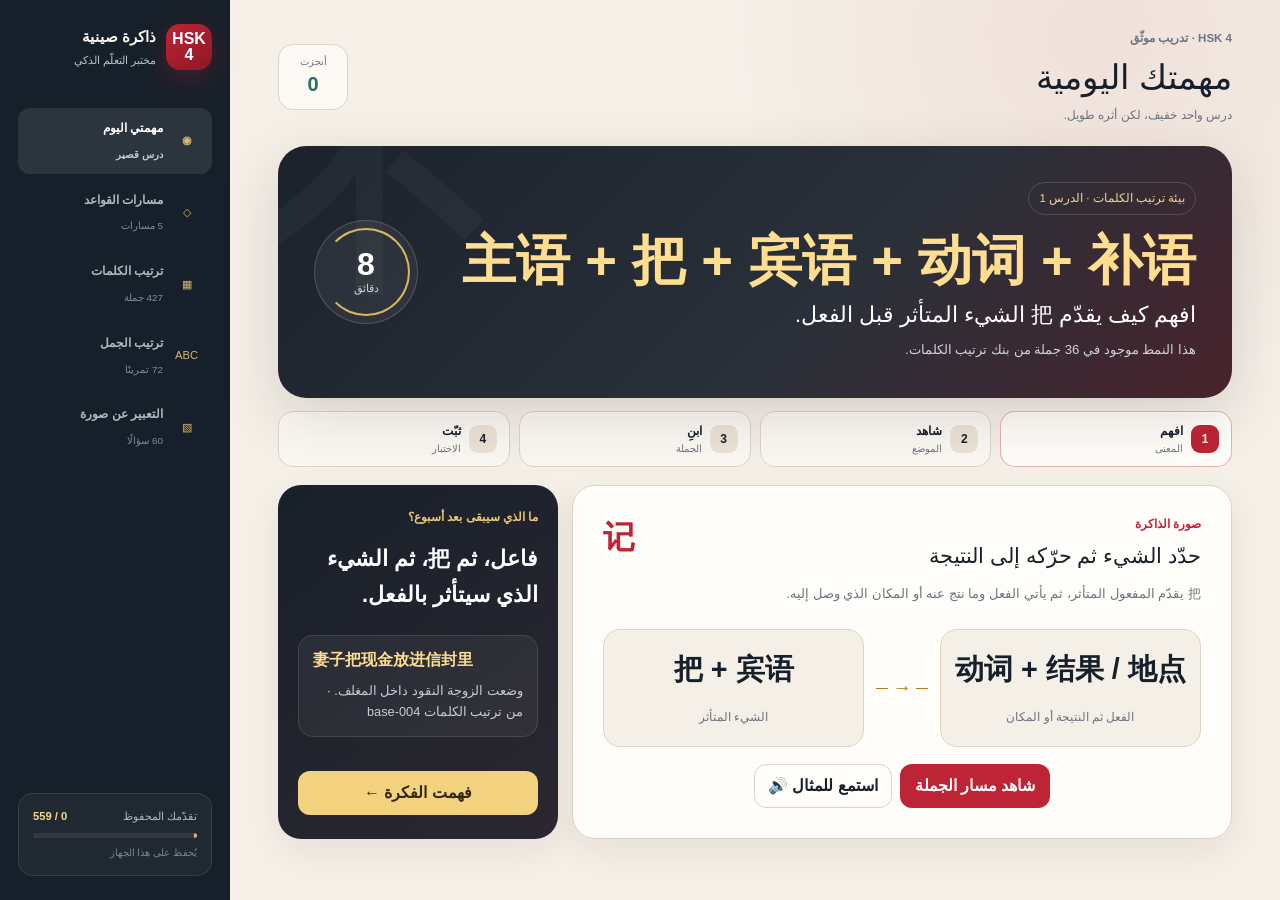
==== index.html @ 36156f34 "Separate word sentence and picture question environments" ====
<!DOCTYPE html><html lang="ar" dir="rtl"><head><meta charSet="utf-8"/><meta name="viewport" content="width=device-width, initial-scale=1"/><link rel="stylesheet" href="./index.tg0p3Hbw.css" data-rsc-css-href="./index.tg0p3Hbw.css" data-precedence="vite-rsc/importer-resources"/><link rel="modulepreload" fetchPriority="low" href="./index-DBEDA_Pe.js"/><script src="./rolldown-runtime-C60lm6uB.js" type="module" async=""></script><script src="./framework-BgSIrAUN.js" type="module" async=""></script><link rel="modulepreload" href="./layout-segment-context-DsnWBCA-.js" crossorigin=""/><link rel="modulepreload" href="./LearningLab-B5HD5udM.js" crossorigin=""/><script>Object.assign(((self[Symbol.for("vinext.navigationRuntime")]??={bootstrap:{routeManifest:null},functions:{}}).bootstrap.rsc??={rsc:[]}),{params:{},nav:{"pathname":"/","searchParams":[]}})</script><link rel="modulepreload" href="./index-DBEDA_Pe.js" />
</head><body><main class="app-shell"><aside class="side-rail"><div class="brand-lockup"><div class="brand-seal">HSK<br/>4</div><div><strong>ذاكرة صينية</strong><span>مختبر التعلّم الذكي</span></div></div><nav class="main-nav" aria-label="التنقل الرئيسي"><button class="nav-item active" type="button"><span>◉</span><b>مهمتي اليوم</b><small>درس قصير</small></button><button class="nav-item " type="button"><span>◇</span><b>مسارات القواعد</b><small>5 مسارات</small></button><button class="nav-item " type="button"><span>▦</span><b>ترتيب الكلمات</b><small>427 جملة</small></button><button class="nav-item " type="button"><span>ABC</span><b>ترتيب الجمل</b><small>72 تمرينًا</small></button><button class="nav-item " type="button"><span>▧</span><b>التعبير عن صورة</b><small>60 سؤالًا</small></button></nav><div class="side-progress"><div><span>تقدّمك المحفوظ</span><strong>0<!-- --> / <!-- -->559</strong></div><div class="side-meter"><i style="width:2%"></i></div><small>يُحفظ على هذا الجهاز</small></div></aside><section class="workspace"><header class="workspace-top"><div><p class="eyebrow">HSK 4 · تدريب موثّق</p><h1>مهمتك اليومية</h1><p>درس واحد خفيف، لكن أثره طويل.</p></div><div class="top-score"><span>أنجزت</span><strong>0</strong></div></header><section class="view-panel"><section class="lesson-hero"><div class="hero-copy"><div class="lesson-chip">بيئة ترتيب الكلمات · الدرس 1</div><p class="hero-zh" lang="zh-CN">主语 + 把 + 宾语 + 动词 + 补语</p><h2>افهم كيف يقدّم <span lang="zh-CN">把</span> الشيء المتأثر قبل الفعل.</h2><p>هذا النمط موجود في <!-- -->36<!-- --> جملة من بنك ترتيب الكلمات.</p></div><div class="mission-ring" aria-label="مدة المهمة ثماني دقائق"><strong>8</strong><span>دقائق</span></div></section><div class="stage-strip" role="tablist" aria-label="مراحل التعلم"><button class="stage active" type="button" role="tab" aria-selected="true"><span>1</span><strong>افهم</strong><small>المعنى</small></button><button class="stage " type="button" role="tab" aria-selected="false"><span>2</span><strong>شاهد</strong><small>الموضع</small></button><button class="stage " type="button" role="tab" aria-selected="false"><span>3</span><strong>ابنِ</strong><small>الجملة</small></button><button class="stage " type="button" role="tab" aria-selected="false"><span>4</span><strong>ثبّت</strong><small>الاختبار</small></button></div><section class="learning-grid lesson-stage-panel"><article class="concept-card"><div class="card-heading"><div><p class="eyebrow red">صورة الذاكرة</p><h2>حدّد الشيء ثم حرّكه إلى النتيجة</h2></div><span class="memory-mark">记</span></div><p class="concept-intro"><span lang="zh-CN">把</span> يقدّم المفعول المتأثر، ثم يأتي الفعل وما نتج عنه أو المكان الذي وصل إليه.</p><div class="meaning-bridge" data-playing="false"><div class="bridge-part first"><strong lang="zh-CN">把 + 宾语</strong><span>الشيء المتأثر</span></div><div class="bridge-link" aria-hidden="true"><i></i><b>→</b><i></i></div><div class="bridge-part second"><strong lang="zh-CN">动词 + 结果 / 地点</strong><span>الفعل ثم النتيجة أو المكان</span></div></div><div class="action-row"><button class="primary-action" type="button">شاهد مسار الجملة</button><button class="secondary-action" type="button">استمع للمثال 🔊</button></div></article><aside class="memory-side"><p class="eyebrow gold">ما الذي سيبقى بعد أسبوع؟</p><blockquote>فاعل، ثم <span lang="zh-CN">把</span>، ثم الشيء الذي سيتأثر بالفعل.</blockquote><div class="micro-example"><span lang="zh-CN">妻子把现金放进信封里</span><small>وضعت الزوجة النقود داخل المغلف. · من ترتيب الكلمات base-004</small></div><button class="quiet-action" type="button">فهمت الفكرة ←</button></aside></section></section><nav class="mobile-nav" aria-label="التنقل على الهاتف"><button type="button" class="active"><span>◉</span>مهمتي اليوم</button><button type="button" class=""><span>◇</span>مسارات القواعد</button><button type="button" class=""><span>▦</span>ترتيب الكلمات</button><button type="button" class=""><span>ABC</span>ترتيب الجمل</button><button type="button" class=""><span>▧</span>التعبير عن صورة</button></nav></section></main><!--$--><!--/$--><div hidden=""><!--$--><div hidden=""><title>ذاكرة صينية · مختبر HSK4</title><meta name="description" content="تعلّم قواعد HSK4 بمهام قصيرة، حركة تعليمية، واسترجاع نشط."><meta property="og:title" content="ذاكرة صينية · مختبر HSK4"><meta property="og:description" content="تعلّم قواعد HSK4 بمهام قصيرة، حركة تعليمية، واسترجاع نشط."><meta property="og:type" content="website"><meta property="og:locale" content="ar_AR"><meta property="og:image" content="http://localhost:3000/og.png"><meta property="og:image:width" content="1536"><meta property="og:image:height" content="1024"><meta property="og:image:alt" content="ذاكرة صينية — مختبر HSK4"><meta name="twitter:card" content="summary_large_image"><meta name="twitter:title" content="ذاكرة صينية · مختبر HSK4"><meta name="twitter:description" content="تعلّم قواعد HSK4 بمهام قصيرة، حركة تعليمية، واسترجاع نشط."><meta name="twitter:image" content="http://localhost:3000/og.png"></div><!--/$--></div><script type="module" src="./index-DBEDA_Pe.js" id="_R_" async=""></script><script>((self[Symbol.for("vinext.navigationRuntime")]??={bootstrap:{routeManifest:null},functions:{}}).bootstrap.rsc??={rsc:[]}).rsc.push("4:I[\"8c0f216c4604\",[],\"Children\",1]\n")</script><script>((self[Symbol.for("vinext.navigationRuntime")]??={bootstrap:{routeManifest:null},functions:{}}).bootstrap.rsc??={rsc:[]}).rsc.push("5:I[\"593f344dc510\",[],\"GlobalErrorBoundary\",1]\n")</script><script>((self[Symbol.for("vinext.navigationRuntime")]??={bootstrap:{routeManifest:null},functions:{}}).bootstrap.rsc??={rsc:[]}).rsc.push("6:I[\"0b874ad30386\",[],\"default\",1]\n")</script><script>((self[Symbol.for("vinext.navigationRuntime")]??={bootstrap:{routeManifest:null},functions:{}}).bootstrap.rsc??={rsc:[]}).rsc.push("7:I[\"593f344dc510\",[],\"ErrorBoundary\",1]\n")</script><script>((self[Symbol.for("vinext.navigationRuntime")]??={bootstrap:{routeManifest:null},functions:{}}).bootstrap.rsc??={rsc:[]}).rsc.push("8:I[\"15c18cfaeeff\",[],\"LayoutSegmentProvider\",1]\n")</script><script>((self[Symbol.for("vinext.navigationRuntime")]??={bootstrap:{routeManifest:null},functions:{}}).bootstrap.rsc??={rsc:[]}).rsc.push("9:I[\"8c0f216c4604\",[],\"Slot\",1]\n")</script><script>((self[Symbol.for("vinext.navigationRuntime")]??={bootstrap:{routeManifest:null},functions:{}}).bootstrap.rsc??={rsc:[]}).rsc.push("a:I[\"9276801271d6\",[],\"AppRouterScrollTarget\",1]\n")</script><script>((self[Symbol.for("vinext.navigationRuntime")]??={bootstrap:{routeManifest:null},functions:{}}).bootstrap.rsc??={rsc:[]}).rsc.push("b:I[\"593f344dc510\",[],\"RedirectBoundary\",1]\n")</script><script>((self[Symbol.for("vinext.navigationRuntime")]??={bootstrap:{routeManifest:null},functions:{}}).bootstrap.rsc??={rsc:[]}).rsc.push("c:\"$Sreact.suspense\"\n")</script><script>((self[Symbol.for("vinext.navigationRuntime")]??={bootstrap:{routeManifest:null},functions:{}}).bootstrap.rsc??={rsc:[]}).rsc.push(":HL[\"./index.tg0p3Hbw.css\",\"style\"     ]\n")</script><script>((self[Symbol.for("vinext.navigationRuntime")]??={bootstrap:{routeManifest:null},functions:{}}).bootstrap.rsc??={rsc:[]}).rsc.push("0:{\"__route\":\"route:/\",\"__interceptionContext\":null,\"__layoutIds\":[\"layout:/\"],\"__rootLayout\":\"/\",\"__sourcePage\":\"/page\",\"__vinext_streaming_metadata_body:route:/\":\"$L1\",\"__vinext_streaming_metadata_outlet:route:/\":\"$L2\",\"page:/\":\"$L3\",\"layout:/\":[[[[\"$\",\"link\",\"css:/_next/static/css/index.tg0p3Hbw.css\",{\"rel\":\"stylesheet\",\"precedence\":\"vite-rsc/importer-resources\",\"href\":\"./index.tg0p3Hbw.css\",\"data-rsc-css-href\":\"./index.tg0p3Hbw.css\"}],\"$undefined\"],[\"$\",\"html\",null,{\"lang\":\"ar\",\"dir\":\"rtl\",\"children\":[\"$\",\"body\",null,{\"children\":[\"$\",\"$L4\",null,{}]}]}]],null],\"route:/\":[[[\"$\",\"meta\",null,{\"charSet\":\"utf-8\"}],null,[[\"$\",\"meta\",\"0\",{\"name\":\"viewport\",\"content\":\"width=device-width, initial-scale=1\"}]]],[\"$\",\"$L5\",null,{\"fallback\":\"$6\",\"children\":[\"$\",\"$L7\",null,{\"fallback\":\"$6\",\"children\":[\"$\",\"$L8\",null,{\"providerId\":\"layout:/\",\"segmentMap\":{\"children\":[]},\"children\":[\"$\",\"$L9\",null,{\"id\":\"layout:/\",\"parallelSlots\":\"$undefined\",\"children\":[\"$\",\"$La\",null,{\"children\":[\"$\",\"$Lb\",null,{\"children\":[[\"$\",\"$L8\",null,{\"providerId\":\"page:/\",\"segmentMap\":{\"children\":[\"__PAGE__\"]},\"children\":[\"$\",\"$L9\",null,{\"id\":\"page:/\"}]}],[\"$\",\"$c\",null,{\"fallback\":null,\"children\":[\"$\",\"$L9\",null,{\"id\":\"__vinext_streaming_metadata_outlet:route:/\"}]}]]}]}]}]}]}]}],null,[\"$\",\"div\",null,{\"hidden\":true,\"children\":[\"$\",\"$c\",null,{\"fallback\":null,\"children\":[\"$\",\"$L9\",null,{\"id\":\"__vinext_streaming_metadata_body:route:/\"}]}]}]],\"__layoutFlags\":{\"layout:/\":\"s\"},\"__artifactCompatibility\":{\"schemaVersion\":1,\"graphVersion\":\"app-route-graph:1177fd80f83fa7b0\",\"deploymentVersion\":\"6fff9215-eded-4221-a810-8855103182e0\",\"appElementsSchemaVersion\":1,\"rscPayloadSchemaVersion\":1,\"rootBoundaryId\":\"/\",\"renderEpoch\":null},\"__renderObservation\":{\"schemaVersion\":1,\"output\":{\"kind\":\"app-rsc\",\"mountedSlotsFingerprint\":null,\"renderEpoch\":null,\"rootBoundaryId\":\"/\",\"routeId\":\"route:/\"},\"completeness\":\"partial\",\"boundaryOutcome\":{\"kind\":\"unknown\"},\"requestApis\":[{\"kind\":\"connection\",\"status\":\"unknown\"},{\"kind\":\"cookies\",\"status\":\"unknown\"},{\"kind\":\"draftMode\",\"status\":\"unknown\"},{\"kind\":\"headers\",\"status\":\"observed\"},{\"kind\":\"params\",\"status\":\"unknown\"},{\"kind\":\"searchParams\",\"status\":\"unknown\"}],\"dynamicFetches\":[],\"cacheTags\":[\"/\",\"_N_T_/\",\"_N_T_/index\",\"_N_T_/layout\",\"_N_T_/page\"],\"pathTags\":[\"/\"],\"cacheability\":\"unknown\",\"downgrade\":{\"target\":\"freshRender\",\"reasons\":[{\"code\":\"CP_DOWNGRADE_CACHEABILITY_UNKNOWN\",\"target\":\"freshRender\"},{\"code\":\"CP_DOWNGRADE_INCOMPLETE_OBSERVATION\",\"completeness\":\"partial\",\"target\":\"freshRender\"},{\"code\":\"CP_DOWNGRADE_UNKNOWN_REQUEST_API\",\"requestApi\":\"connection\",\"target\":\"freshRender\"},{\"code\":\"CP_DOWNGRADE_UNKNOWN_REQUEST_API\",\"requestApi\":\"cookies\",\"target\":\"freshRender\"},{\"code\":\"CP_DOWNGRADE_UNKNOWN_REQUEST_API\",\"requestApi\":\"draftMode\",\"target\":\"freshRender\"},{\"code\":\"CP_DOWNGRADE_PRIVATE_REQUEST_API\",\"requestApi\":\"headers\",\"target\":\"private\"},{\"code\":\"CP_DOWNGRADE_UNKNOWN_REQUEST_API\",\"requestApi\":\"params\",\"target\":\"freshRender\"},{\"code\":\"CP_DOWNGRADE_UNKNOWN_REQUEST_API\",\"requestApi\":\"searchParams\",\"target\":\"freshRender\"}],\"fallback\":{\"kind\":\"breakerFallback\",\"code\":\"CP_PRIVATE_DYNAMIC_DOWNGRADE\",\"mode\":\"renderFresh\",\"scope\":\"affectedOutput\",\"fields\":{\"reasonCodes\":[\"CP_DOWNGRADE_CACHEABILITY_UNKNOWN\",\"CP_DOWNGRADE_INCOMPLETE_OBSERVATION\",\"CP_DOWNGRADE_UNKNOWN_REQUEST_API\",\"CP_DOWNGRADE_UNKNOWN_REQUEST_API\",\"CP_DOWNGRADE_UNKNOWN_REQUEST_API\",\"CP_DOWNGRADE_PRIVATE_REQUEST_API\",\"CP_DOWNGRADE_UNKNOWN_REQUEST_API\",\"CP_DOWNGRADE_UNKNOWN_REQUEST_API\"],\"target\":\"freshRender\"}},\"isPublicCacheCandidate\":false}}}\n")</script><script>((self[Symbol.for("vinext.navigationRuntime")]??={bootstrap:{routeManifest:null},functions:{}}).bootstrap.rsc??={rsc:[]}).rsc.push("1:[\"$\",\"div\",null,{\"hidden\":true,\"dangerouslySetInnerHTML\":{\"__html\":\"\u003ctitle\u003eذاكرة صينية · مختبر HSK4\u003c/title\u003e\u003cmeta name=\\\"description\\\" content=\\\"تعلّم قواعد HSK4 بمهام قصيرة، حركة تعليمية، واسترجاع نشط.\\\"\u003e\u003cmeta property=\\\"og:title\\\" content=\\\"ذاكرة صينية · مختبر HSK4\\\"\u003e\u003cmeta property=\\\"og:description\\\" content=\\\"تعلّم قواعد HSK4 بمهام قصيرة، حركة تعليمية، واسترجاع نشط.\\\"\u003e\u003cmeta property=\\\"og:type\\\" content=\\\"website\\\"\u003e\u003cmeta property=\\\"og:locale\\\" content=\\\"ar_AR\\\"\u003e\u003cmeta property=\\\"og:image\\\" content=\\\"http://localhost:3000/og.png\\\"\u003e\u003cmeta property=\\\"og:image:width\\\" content=\\\"1536\\\"\u003e\u003cmeta property=\\\"og:image:height\\\" content=\\\"1024\\\"\u003e\u003cmeta property=\\\"og:image:alt\\\" content=\\\"ذاكرة صينية — مختبر HSK4\\\"\u003e\u003cmeta name=\\\"twitter:card\\\" content=\\\"summary_large_image\\\"\u003e\u003cmeta name=\\\"twitter:title\\\" content=\\\"ذاكرة صينية · مختبر HSK4\\\"\u003e\u003cmeta name=\\\"twitter:description\\\" content=\\\"تعلّم قواعد HSK4 بمهام قصيرة، حركة تعليمية، واسترجاع نشط.\\\"\u003e\u003cmeta name=\\\"twitter:image\\\" content=\\\"http://localhost:3000/og.png\\\"\u003e\"}}]\n")</script><script>((self[Symbol.for("vinext.navigationRuntime")]??={bootstrap:{routeManifest:null},functions:{}}).bootstrap.rsc??={rsc:[]}).rsc.push("2:null\n")</script><script>((self[Symbol.for("vinext.navigationRuntime")]??={bootstrap:{routeManifest:null},functions:{}}).bootstrap.rsc??={rsc:[]}).rsc.push("d:I[\"2ab3307361ae\",[],\"default\",1]\n")</script><script>((self[Symbol.for("vinext.navigationRuntime")]??={bootstrap:{routeManifest:null},functions:{}}).bootstrap.rsc??={rsc:[]}).rsc.push("3:[\"$\",\"$Ld\",null,{}]\n")</script><script>Object.assign(((self[Symbol.for("vinext.navigationRuntime")]??={bootstrap:{routeManifest:null},functions:{}}).bootstrap.rsc??={rsc:[]}),{"initialCacheKind":"dynamic"});((self[Symbol.for("vinext.navigationRuntime")]??={bootstrap:{routeManifest:null},functions:{}}).bootstrap.rsc??={rsc:[]}).done=true</script></body></html>
---- index.tg0p3Hbw.css ----
/*! tailwindcss v4.2.1 | MIT License | https://tailwindcss.com */
@layer properties{@supports (((-webkit-hyphens:none)) and (not (margin-trim:inline))) or ((-moz-orient:inline) and (not (color:rgb(from red r g b)))){*,:before,:after{--tw-rotate-x:initial;--tw-rotate-y:initial;--tw-rotate-z:initial;--tw-skew-x:initial;--tw-skew-y:initial;--tw-border-style:solid;--tw-ordinal:initial;--tw-slashed-zero:initial;--tw-numeric-figure:initial;--tw-numeric-spacing:initial;--tw-numeric-fraction:initial;--tw-shadow:0 0 #0000;--tw-shadow-color:initial;--tw-shadow-alpha:100%;--tw-inset-shadow:0 0 #0000;--tw-inset-shadow-color:initial;--tw-inset-shadow-alpha:100%;--tw-ring-color:initial;--tw-ring-shadow:0 0 #0000;--tw-inset-ring-color:initial;--tw-inset-ring-shadow:0 0 #0000;--tw-ring-inset:initial;--tw-ring-offset-width:0px;--tw-ring-offset-color:#fff;--tw-ring-offset-shadow:0 0 #0000;--tw-blur:initial;--tw-brightness:initial;--tw-contrast:initial;--tw-grayscale:initial;--tw-hue-rotate:initial;--tw-invert:initial;--tw-opacity:initial;--tw-saturate:initial;--tw-sepia:initial;--tw-drop-shadow:initial;--tw-drop-shadow-color:initial;--tw-drop-shadow-alpha:100%;--tw-drop-shadow-size:initial}::backdrop{--tw-rotate-x:initial;--tw-rotate-y:initial;--tw-rotate-z:initial;--tw-skew-x:initial;--tw-skew-y:initial;--tw-border-style:solid;--tw-ordinal:initial;--tw-slashed-zero:initial;--tw-numeric-figure:initial;--tw-numeric-spacing:initial;--tw-numeric-fraction:initial;--tw-shadow:0 0 #0000;--tw-shadow-color:initial;--tw-shadow-alpha:100%;--tw-inset-shadow:0 0 #0000;--tw-inset-shadow-color:initial;--tw-inset-shadow-alpha:100%;--tw-ring-color:initial;--tw-ring-shadow:0 0 #0000;--tw-inset-ring-color:initial;--tw-inset-ring-shadow:0 0 #0000;--tw-ring-inset:initial;--tw-ring-offset-width:0px;--tw-ring-offset-color:#fff;--tw-ring-offset-shadow:0 0 #0000;--tw-blur:initial;--tw-brightness:initial;--tw-contrast:initial;--tw-grayscale:initial;--tw-hue-rotate:initial;--tw-invert:initial;--tw-opacity:initial;--tw-saturate:initial;--tw-sepia:initial;--tw-drop-shadow:initial;--tw-drop-shadow-color:initial;--tw-drop-shadow-alpha:100%;--tw-drop-shadow-size:initial}}}@layer theme{:root,:host{--font-sans:ui-sans-serif, system-ui, sans-serif, "Apple Color Emoji", "Segoe UI Emoji", "Segoe UI Symbol", "Noto Color Emoji";--font-mono:ui-monospace, SFMono-Regular, Menlo, Monaco, Consolas, "Liberation Mono", "Courier New", monospace;--spacing:.25rem;--default-transition-duration:.15s;--default-transition-timing-function:cubic-bezier(.4, 0, .2, 1);--default-font-family:var(--font-sans);--default-mono-font-family:var(--font-mono)}}@layer base{*,:after,:before{box-sizing:border-box;border:0 solid;margin:0;padding:0}::backdrop{box-sizing:border-box;border:0 solid;margin:0;padding:0}::file-selector-button{box-sizing:border-box;border:0 solid;margin:0;padding:0}html,:host{-webkit-text-size-adjust:100%;tab-size:4;line-height:1.5;font-family:var(--default-font-family,ui-sans-serif, system-ui, sans-serif, "Apple Color Emoji", "Segoe UI Emoji", "Segoe UI Symbol", "Noto Color Emoji");font-feature-settings:var(--default-font-feature-settings,normal);font-variation-settings:var(--default-font-variation-settings,normal);-webkit-tap-highlight-color:transparent}hr{height:0;color:inherit;border-top-width:1px}abbr:where([title]){-webkit-text-decoration:underline dotted;text-decoration:underline dotted}h1,h2,h3,h4,h5,h6{font-size:inherit;font-weight:inherit}a{color:inherit;-webkit-text-decoration:inherit;-webkit-text-decoration:inherit;-webkit-text-decoration:inherit;-webkit-text-decoration:inherit;text-decoration:inherit}b,strong{font-weight:bolder}code,kbd,samp,pre{font-family:var(--default-mono-font-family,ui-monospace, SFMono-Regular, Menlo, Monaco, Consolas, "Liberation Mono", "Courier New", monospace);font-feature-settings:var(--default-mono-font-feature-settings,normal);font-variation-settings:var(--default-mono-font-variation-settings,normal);font-size:1em}small{font-size:80%}sub,sup{vertical-align:baseline;font-size:75%;line-height:0;position:relative}sub{bottom:-.25em}sup{top:-.5em}table{text-indent:0;border-color:inherit;border-collapse:collapse}:-moz-focusring{outline:auto}progress{vertical-align:baseline}summary{display:list-item}ol,ul,menu{list-style:none}img,svg,video,canvas,audio,iframe,embed,object{vertical-align:middle;display:block}img,video{max-width:100%;height:auto}button,input,select,optgroup,textarea{font:inherit;font-feature-settings:inherit;font-variation-settings:inherit;letter-spacing:inherit;color:inherit;opacity:1;background-color:#0000;border-radius:0}::file-selector-button{font:inherit;font-feature-settings:inherit;font-variation-settings:inherit;letter-spacing:inherit;color:inherit;opacity:1;background-color:#0000;border-radius:0}:where(select:is([multiple],[size])) optgroup{font-weight:bolder}:where(select:is([multiple],[size])) optgroup option{padding-inline-start:20px}::file-selector-button{margin-inline-end:4px}::placeholder{opacity:1}@supports (not ((-webkit-appearance:-apple-pay-button))) or (contain-intrinsic-size:1px){::placeholder{color:currentColor}@supports (color:color-mix(in lab, red, red)){::placeholder{color:color-mix(in oklab, currentcolor 50%, transparent)}}}textarea{resize:vertical}::-webkit-search-decoration{-webkit-appearance:none}::-webkit-date-and-time-value{min-height:1lh;text-align:inherit}::-webkit-datetime-edit{display:inline-flex}::-webkit-datetime-edit-fields-wrapper{padding:0}::-webkit-datetime-edit{padding-block:0}::-webkit-datetime-edit-year-field{padding-block:0}::-webkit-datetime-edit-month-field{padding-block:0}::-webkit-datetime-edit-day-field{padding-block:0}::-webkit-datetime-edit-hour-field{padding-block:0}::-webkit-datetime-edit-minute-field{padding-block:0}::-webkit-datetime-edit-second-field{padding-block:0}::-webkit-datetime-edit-millisecond-field{padding-block:0}::-webkit-datetime-edit-meridiem-field{padding-block:0}::-webkit-calendar-picker-indicator{line-height:1}:-moz-ui-invalid{box-shadow:none}button,input:where([type=button],[type=reset],[type=submit]){-webkit-appearance:button;appearance:button}::file-selector-button{-webkit-appearance:button;appearance:button}::-webkit-inner-spin-button{height:auto}::-webkit-outer-spin-button{height:auto}[hidden]:where(:not([hidden=until-found])){display:none!important}}@layer components;@layer utilities{.invisible{visibility:hidden}.visible{visibility:visible}.absolute{position:absolute}.fixed{position:fixed}.relative{position:relative}.static{position:static}.start{inset-inline-start:var(--spacing)}.end{inset-inline-end:var(--spacing)}.container{width:100%}@media (min-width:40rem){.container{max-width:40rem}}@media (min-width:48rem){.container{max-width:48rem}}@media (min-width:64rem){.container{max-width:64rem}}@media (min-width:80rem){.container{max-width:80rem}}@media (min-width:96rem){.container{max-width:96rem}}.block{display:block}.contents{display:contents}.flex{display:flex}.grid{display:grid}.hidden{display:none}.inline{display:inline}.table{display:table}.h-4{height:calc(var(--spacing) * 4)}.flex-shrink{flex-shrink:1}.flex-grow,.grow{flex-grow:1}.transform{transform:var(--tw-rotate-x,) var(--tw-rotate-y,) var(--tw-rotate-z,) var(--tw-skew-x,) var(--tw-skew-y,)}.resize{resize:both}.rounded{border-radius:.25rem}.border{border-style:var(--tw-border-style);border-width:1px}.px-px{padding-inline:1px}.break-all{word-break:break-all}.capitalize{text-transform:capitalize}.lowercase{text-transform:lowercase}.uppercase{text-transform:uppercase}.italic{font-style:italic}.ordinal{--tw-ordinal:ordinal;font-variant-numeric:var(--tw-ordinal,) var(--tw-slashed-zero,) var(--tw-numeric-figure,) var(--tw-numeric-spacing,) var(--tw-numeric-fraction,)}.line-through{text-decoration-line:line-through}.overline{text-decoration-line:overline}.underline{text-decoration-line:underline}.shadow{--tw-shadow:0 1px 3px 0 var(--tw-shadow-color,#0000001a), 0 1px 2px -1px var(--tw-shadow-color,#0000001a);box-shadow:var(--tw-inset-shadow), var(--tw-inset-ring-shadow), var(--tw-ring-offset-shadow), var(--tw-ring-shadow), var(--tw-shadow)}.filter{filter:var(--tw-blur,) var(--tw-brightness,) var(--tw-contrast,) var(--tw-grayscale,) var(--tw-hue-rotate,) var(--tw-invert,) var(--tw-saturate,) var(--tw-sepia,) var(--tw-drop-shadow,)}.transition{transition-property:color,background-color,border-color,outline-color,text-decoration-color,fill,stroke,--tw-gradient-from,--tw-gradient-via,--tw-gradient-to,opacity,box-shadow,transform,translate,scale,rotate,filter,-webkit-backdrop-filter,backdrop-filter,display,content-visibility,overlay,pointer-events;transition-timing-function:var(--tw-ease,var(--default-transition-timing-function));transition-duration:var(--tw-duration,var(--default-transition-duration))}}:root{--ink:#17202a;--muted:#6d7480;--paper:#fffdf9;--canvas:#f4efe7;--canvas-deep:#ebe3d7;--line:#ded4c5;--red:#bd2435;--red-deep:#8f1725;--gold:#ad7b20;--jade:#1f7463;--night:#17202a}*{box-sizing:border-box}html{background:var(--canvas)}body{color:var(--ink);background:radial-gradient(circle at 86% 4%, #bd243512, transparent 23rem), var(--canvas);margin:0;font-family:Tahoma,Segoe UI,Arial,sans-serif}button{font:inherit}.app-shell{direction:ltr;grid-template-columns:230px minmax(0,1fr);min-height:100vh;display:grid}.side-rail{background:var(--night);color:#f8f4ed;direction:rtl;flex-direction:column;min-height:100vh;padding:24px 18px;display:flex}.brand-lockup{align-items:center;gap:10px;display:flex}.brand-lockup>div:last-child{flex-direction:column;gap:3px;display:flex}.brand-lockup strong{font-size:.95rem}.brand-lockup span{color:#b7c0ca;font-size:.7rem}.brand-seal{background:linear-gradient(145deg, var(--red), var(--red-deep));color:#fff;text-align:center;border-radius:14px;flex:none;place-items:center;width:46px;height:46px;font-weight:900;line-height:1;display:grid;box-shadow:0 9px 25px #bd243540}.main-nav{gap:6px;margin-top:38px;display:grid}.nav-item{color:#aeb8c2;text-align:right;cursor:pointer;background:0 0;border:0;border-radius:12px;align-items:center;gap:10px;width:100%;padding:11px 12px;display:flex}.nav-item span{color:#d7b86d;text-align:center;width:27px;font-size:.7rem}.nav-item.active{color:#fff;background:#ffffff17;font-weight:800}.bank-note{background:#ffffff0a;border:1px solid #ffffff1a;border-radius:15px;flex-direction:column;gap:5px;margin-top:auto;padding:14px;display:flex}.bank-note span{color:#aeb8c2;font-size:.7rem}.bank-note strong{color:#f3d791;font-size:.78rem}.workspace{direction:rtl;width:min(1120px,100%);margin:0 auto;padding:30px clamp(18px,4vw,48px) 54px}.workspace-top{justify-content:space-between;align-items:flex-end;gap:20px;display:flex}.eyebrow{color:var(--muted);margin:0 0 7px;font-size:.72rem;font-weight:800}.eyebrow.red{color:var(--red)}.eyebrow.gold{color:#e9c978}.workspace-top h1{max-width:680px;margin:0;font-size:clamp(1.35rem,2.7vw,2.15rem);line-height:1.35}.daily-progress{white-space:nowrap;color:var(--muted);align-items:baseline;gap:8px;font-size:.72rem;display:flex}.daily-progress strong{color:var(--jade);font-size:1.15rem}.lesson-hero{color:#fff;background:linear-gradient(135deg,#1b222b,#2a3039 58%,#48232c);border-radius:28px;justify-content:space-between;align-items:center;gap:26px;margin-top:22px;padding:clamp(22px,4vw,36px);display:flex;position:relative;overflow:hidden;box-shadow:0 20px 60px #271e1924}.lesson-hero:before{content:"不";color:#ffffff09;font:900 230px/1 Microsoft YaHei,sans-serif;position:absolute;top:-70px;left:-20px}.hero-copy{z-index:1;position:relative}.lesson-chip{color:#f1d48f;border:1px solid #ffffff26;border-radius:999px;padding:7px 10px;font-size:.72rem;display:inline-block}.hero-zh{color:#ffdd91;direction:ltr;margin:15px 0 5px;font:900 clamp(1.65rem,4.8vw,3.4rem)/1.15 Microsoft YaHei,sans-serif}.hero-copy h2{margin:6px 0;font-size:clamp(1rem,2vw,1.35rem)}.hero-copy>p:last-child{color:#cfd5dc;margin:8px 0 0;font-size:.82rem;line-height:1.75}.mission-ring{z-index:1;background:#ffffff0f;border:1px solid #ffffff2b;border-radius:50%;flex:none;align-content:center;place-items:center;width:104px;height:104px;display:grid;position:relative}.mission-ring:after{content:"";border:2px solid #d9b65f;border-left-color:#0000;border-radius:50%;position:absolute;inset:7px}.mission-ring strong{font-size:2rem;line-height:1}.mission-ring span{color:#cad1d8;font-size:.68rem}.stage-strip{grid-template-columns:repeat(4,1fr);gap:9px;margin:13px 0 18px;display:grid}.stage{border:1px solid var(--line);background:#fffdf9b3;border-radius:15px;grid-template-columns:auto 1fr;align-items:center;column-gap:8px;min-width:0;padding:10px 12px;display:grid}.stage>span{background:var(--canvas-deep);border-radius:9px;grid-row:1/3;place-items:center;width:28px;height:28px;font-size:.75rem;font-weight:900;display:grid}.stage strong{font-size:.78rem}.stage small{color:var(--muted);font-size:.64rem}.stage.active{background:var(--paper);border-color:#bd243559}.stage.active>span{background:var(--red);color:#fff}.learning-grid{grid-template-columns:minmax(0,1fr) 280px;gap:14px;display:grid}.concept-card,.memory-side{border-radius:23px;box-shadow:0 12px 35px #34281d12}.concept-card{border:1px solid var(--line);background:var(--paper);padding:clamp(20px,3vw,30px)}.card-heading{justify-content:space-between;align-items:flex-start;gap:15px;display:flex}.card-heading h2{margin:0;font-size:1.3rem}.memory-mark{color:var(--red);font:900 2rem Microsoft YaHei,sans-serif}.concept-intro{max-width:690px;color:var(--muted);margin:10px 0 0;font-size:.82rem;line-height:1.8}.meaning-bridge{direction:ltr;grid-template-columns:1fr auto 1fr;align-items:center;gap:12px;margin:24px 0 17px;display:grid}.bridge-part{border:1px solid var(--line);background:var(--canvas);text-align:center;border-radius:17px;place-items:center;min-height:118px;padding:14px;display:grid}.bridge-part strong{color:var(--ink);font:900 clamp(1.25rem,2.5vw,1.8rem) Microsoft YaHei,sans-serif}.bridge-part span{color:var(--muted);direction:rtl;margin-top:7px;font-size:.72rem}.bridge-link{color:var(--gold);align-items:center;display:flex}.bridge-link i{background:var(--gold);width:12px;height:1px;display:block}.bridge-link b{padding:0 4px;font-size:1.2rem}.meaning-bridge[data-playing=true] .first{animation:.55s both bridge-focus}.meaning-bridge[data-playing=true] .second{animation:.55s .55s both bridge-focus}.primary-action,.quiet-action{cursor:pointer;border:0;border-radius:12px;padding:10px 15px;font-weight:800}.primary-action{background:var(--red);color:#fff;margin:0 auto;display:block}.quiet-action{color:#342716;background:#f2d27f;width:100%;margin-top:auto}.memory-side{color:#fff;background:linear-gradient(145deg,#18202a,#2b2730);flex-direction:column;padding:24px 20px;display:flex}.memory-side blockquote{margin:8px 0 22px;font-size:1.35rem;font-weight:800;line-height:1.65}.micro-example{background:#ffffff0d;border:1px solid #ffffff1c;border-radius:15px;gap:9px;padding:14px;display:grid}.micro-example span{color:#ffdd91;direction:ltr;font:700 1rem Microsoft YaHei,sans-serif}.micro-example small{color:#c5ccd4;line-height:1.65}@keyframes bridge-focus{0%{box-shadow:none;transform:translateY(0)}55%{border-color:var(--gold);transform:translateY(-7px);box-shadow:0 12px 26px #ad7b201f}to{border-color:var(--red);transform:translateY(0)}}@media (max-width:850px){.app-shell{grid-template-columns:1fr}.side-rail{flex-direction:row;align-items:center;gap:15px;min-height:auto;padding:14px 16px}.main-nav{display:none}.bank-note{margin:0 0 0 auto;padding:8px 11px}.learning-grid{grid-template-columns:1fr}.memory-side{min-height:260px}}@media (max-width:560px){.workspace{padding:20px 11px 36px}.workspace-top{align-items:flex-start}.daily-progress span{display:none}.lesson-hero{border-radius:22px;align-items:flex-start;padding:22px 17px}.mission-ring{width:72px;height:72px}.mission-ring strong{font-size:1.4rem}.stage-strip{gap:5px}.stage{text-align:center;flex-direction:column;gap:3px;padding:8px 4px;display:flex}.stage>span{width:24px;height:24px}.stage small{display:none}.meaning-bridge{grid-template-columns:1fr}.bridge-link{justify-content:center;transform:rotate(90deg)}.bridge-part{min-height:88px}.bank-note{display:none}}@media (prefers-reduced-motion:reduce){*,:before,:after{scroll-behavior:auto!important;animation:none!important}}.nav-item{grid-template-columns:28px 1fr;align-items:center;column-gap:9px;display:grid}.nav-item>span{grid-row:1/3}.nav-item b{font-size:.78rem;font-weight:800}.nav-item small{color:#7f8b97;font-size:.62rem}.nav-item.active small{color:#c0cad3}.side-progress{background:#ffffff0a;border:1px solid #ffffff1a;border-radius:15px;gap:8px;margin-top:auto;padding:14px;display:grid}.side-progress>div:first-child{justify-content:space-between;gap:8px;font-size:.7rem;display:flex}.side-progress>div:first-child span{color:#aeb8c2}.side-progress>div:first-child strong{color:#f3d791}.side-progress small{color:#788694;font-size:.62rem}.side-meter{background:#ffffff14;border-radius:999px;height:5px;overflow:hidden}.side-meter i{border-radius:inherit;background:#d7b867;height:100%;display:block}.workspace-top{align-items:center}.workspace-top>div:first-child>p:last-child{color:var(--muted);margin:5px 0 0;font-size:.76rem}.top-score{border:1px solid var(--line);background:#fffdf9b8;border-radius:15px;place-items:center;min-width:70px;padding:10px 14px;display:grid}.top-score span{color:var(--muted);font-size:.62rem}.top-score strong{color:var(--jade);font-size:1.25rem}.view-panel{margin-top:20px;animation:.3s both view-enter}.organization-switch{border:1px solid var(--line);background:#fffdf9d1;border-radius:18px;justify-content:space-between;align-items:center;gap:16px;margin-top:18px;padding:13px 15px;display:flex}.organization-switch>div:first-child{gap:3px;display:grid}.organization-switch>div:first-child b{font-size:.78rem}.organization-switch>div:first-child span{color:var(--muted);font-size:.66rem}.organization-buttons{gap:7px;display:flex}.organization-buttons button{border:1px solid var(--line);background:var(--paper);min-width:150px;color:var(--muted);text-align:right;cursor:pointer;border-radius:12px;gap:2px;padding:8px 11px;display:grid}.organization-buttons button strong{font-size:.72rem}.organization-buttons button small{font-size:.6rem}.organization-buttons button.active{border-color:var(--red);color:var(--red);background:#fff4f3}.priority-preview{grid-template-columns:repeat(3,1fr);gap:8px;margin-bottom:13px;display:grid}.priority-preview>div{border:1px solid var(--line);background:var(--paper);border-radius:14px;grid-template-columns:auto 1fr;align-items:center;gap:3px 9px;padding:12px;display:grid}.priority-preview b{background:var(--red);color:#fff;border-radius:9px;grid-row:1/3;place-items:center;width:30px;height:30px;font-size:.7rem;display:grid}.priority-preview span{font-size:.72rem;font-weight:800}.priority-preview strong{color:var(--muted);font-size:.62rem}.priority-summary{background:linear-gradient(135deg,#fff7f5,#fffdf9);border:1px solid #ead8d4;border-radius:18px;grid-template-columns:auto 1fr;align-items:center;gap:14px;margin-bottom:14px;padding:15px 18px;display:grid}.priority-summary>div{text-align:center;border-left:1px solid #ead8d4;min-width:96px;padding-left:14px;display:grid}.priority-summary strong{color:var(--red);font-size:1.7rem;line-height:1}.priority-summary span{color:var(--muted);margin-top:4px;font-size:.61rem}.priority-summary p{color:var(--muted);margin:0;font-size:.73rem;line-height:1.8}.set-summary{background:linear-gradient(135deg,#f3faf7,#fffdf9);border-color:#d8e5df}.set-summary>div{border-left-color:#d8e5df}.set-summary strong{color:var(--jade)}.lesson-stage-panel{animation:.3s both stage-enter}.stage-strip button{color:var(--ink);font:inherit;cursor:pointer;text-align:right}.action-row{flex-wrap:wrap;justify-content:center;gap:8px;margin-top:15px;display:flex}.action-row .primary-action{margin:0}.secondary-action{border:1px solid var(--line);background:var(--paper);color:var(--ink);cursor:pointer;border-radius:12px;padding:9px 13px;font-weight:700}.centered{margin:16px auto 0}.single-stage{border:1px solid var(--line);background:var(--paper);border-radius:24px;max-width:880px;margin:0 auto;padding:clamp(20px,4vw,34px);box-shadow:0 15px 42px #34281d12}.single-stage h2{margin:0;font-size:clamp(1.15rem,2.4vw,1.55rem)}.single-stage h2 span{direction:ltr;unicode-bidi:isolate;font-family:Microsoft YaHei,sans-serif}.toggle-row{justify-content:center;gap:8px;margin:20px 0 10px;display:flex}.toggle-row button{border:1px solid var(--line);background:var(--canvas);color:var(--muted);cursor:pointer;border-radius:12px;padding:9px 14px}.toggle-row button.selected{border-color:var(--red);color:var(--red);background:#fff5f4;font-weight:800}.position-stage{background:var(--canvas);direction:ltr;border-radius:18px;flex-wrap:wrap;justify-content:center;align-items:center;gap:8px;min-height:145px;margin:12px 0;padding:22px;display:flex}.position-stage span{border:1px solid var(--line);background:var(--paper);border-radius:10px;padding:8px 10px;font:800 1.05rem Microsoft YaHei,sans-serif}.position-stage .key-token{border-color:var(--red);color:var(--red);animation:.45s token-hop}.rule-note{text-align:center;color:var(--muted);line-height:1.8}.rule-note b{color:var(--ink)}.rule-note span{direction:ltr;unicode-bidi:isolate;font-family:Microsoft YaHei,sans-serif}.trap-note{border-right:4px solid var(--gold);color:#6d5930;background:#fff8e8;border-radius:10px;margin-top:14px;padding:12px 14px;font-size:.78rem;line-height:1.75}.answer-zone{border:2px dashed var(--line);direction:ltr;background:#fffefa;border-radius:16px;flex-wrap:wrap;justify-content:center;align-items:center;gap:7px;min-height:72px;margin:20px 0 12px;padding:11px;display:flex}.answer-zone:empty:before{content:"اضغط القطع بالترتيب الصحيح";color:#9a9186;direction:rtl;font-size:.72rem}.piece-bank{direction:ltr;flex-wrap:wrap;justify-content:center;gap:7px;min-height:42px;display:flex}.answer-zone button,.piece-bank button{border:1px solid var(--line);background:var(--canvas);color:var(--ink);cursor:pointer;border-radius:10px;padding:8px 11px;font:800 .95rem Microsoft YaHei,sans-serif}.answer-zone button{background:#fff3f0;border-color:#dfb7b3}.piece-bank button:disabled{opacity:.24;cursor:default}.feedback{min-height:46px;color:var(--muted);text-align:center;border-radius:13px;margin-top:13px;padding:12px 14px;line-height:1.7}.feedback.good{color:#20613f;background:#edf8f2;border:1px solid #b9dcc8}.feedback.bad{color:#94323c;background:#fff0ef;border:1px solid #e5c0c0}.lesson-answer-zone{padding-top:18px}.lesson-answer-zone button{min-width:56px;padding:19px 11px 8px;position:relative}.lesson-answer-zone button .piece-position{color:#62584e;background:#e8ded0;border-radius:50%;place-items:center;width:18px;height:18px;font:800 .58rem system-ui,sans-serif;display:grid;position:absolute;top:2px;left:5px}.lesson-answer-zone button.wrong-piece{background:#ffe3e5;border:2px solid #c6283c;box-shadow:0 0 0 4px #c6283c1f}.lesson-answer-zone button.wrong-piece .piece-position{color:#fff;background:#c6283c}.lesson-correction{gap:10px;display:grid}.lesson-correction>strong{color:#a51f31;font-size:1rem}.lesson-correction>p{margin:0}.correction-comparison{flex-wrap:wrap;justify-content:center;align-items:center;gap:10px;display:flex}.correction-comparison>div{border-radius:12px;gap:3px;min-width:120px;padding:10px 14px;display:grid}.correction-comparison small{font-size:.66rem}.correction-comparison b{direction:ltr;unicode-bidi:isolate;font:900 1.35rem Microsoft YaHei,sans-serif}.placed-piece{color:#a51f31;background:#fff;border:1px solid #df9ba4}.expected-piece{color:#17633b;background:#eef9f2;border:1px solid #91c9a7}.correction-comparison>span{color:var(--ink);font-weight:800}.correction-instruction b{color:var(--ink);direction:ltr;unicode-bidi:isolate;font-family:Microsoft YaHei,sans-serif}.correct-sequence{color:var(--ink);background:#fff;border-radius:12px;gap:8px;padding:12px;display:grid}.correct-sequence>span{font-weight:800}.correct-sequence>div{flex-wrap:wrap;justify-content:center;gap:6px;display:flex}.correct-sequence>div>span{background:#f1faf5;border:1px solid #b7d6c3;border-radius:9px;place-items:center;min-width:46px;min-height:48px;padding:15px 9px 5px;display:grid;position:relative}.correct-sequence small{color:#56806a;font-size:.57rem;position:absolute;top:2px;left:5px}.correct-sequence b{font:800 .9rem Microsoft YaHei,sans-serif}.quiz-options{gap:9px;margin-top:22px;display:grid}.quiz-options button{border:1px solid var(--line);color:var(--ink);text-align:right;cursor:pointer;background:#fffefa;border-radius:13px;padding:12px 14px}.quiz-options button.correct{color:#1f653f;background:#edf8f2;border-color:#78b793}.quiz-options button.wrong{color:#96313b;background:#fff0ef;border-color:#d78d94}.completion-banner{color:#fff;background:linear-gradient(135deg,#173d34,#246c5c);border-radius:15px;grid-template-columns:1fr auto;align-items:center;gap:4px 14px;margin-top:14px;padding:15px 17px;animation:.38s both completion-pop;display:grid}.completion-banner span{color:#bee0d6;font-size:.72rem}.completion-banner button{color:#fff;cursor:pointer;background:#ffffff14;border:1px solid #fff3;border-radius:10px;grid-area:1/2/3;padding:8px 11px}.paths-grid{grid-template-columns:repeat(2,minmax(0,1fr));gap:13px;display:grid}.path-card{border:1px solid var(--line);background:var(--paper);border-radius:21px;grid-template-columns:auto 1fr;gap:8px 14px;padding:22px;display:grid;box-shadow:0 10px 28px #34281d0d}.path-card:last-child{grid-column:1/-1}.path-symbol{background:var(--canvas);border-radius:15px;grid-row:1/3;place-items:center;width:48px;height:48px;font-size:1.35rem;display:grid}.path-card p{color:var(--gold);direction:ltr;margin:0 0 3px;font:700 .7rem Microsoft YaHei,sans-serif}.path-card h2{margin:0;font-size:1.05rem}.path-card>div:nth-child(2)>span{color:var(--muted);font-size:.68rem}.path-groups{flex-wrap:wrap;grid-column:1/-1;gap:6px;display:flex}.path-groups span{background:var(--canvas);color:var(--muted);border-radius:999px;padding:5px 8px;font-size:.65rem}.path-card>button{color:var(--red);cursor:pointer;background:0 0;border:0;grid-column:1/-1;justify-self:start;font-weight:800}.pattern-grid{grid-template-columns:repeat(2,minmax(0,1fr));gap:11px;display:grid}.pattern-card{border:1px solid var(--line);background:var(--paper);border-radius:18px;grid-template-columns:auto 1fr auto;align-items:center;gap:7px 12px;padding:17px;display:grid;position:relative;overflow:hidden;box-shadow:0 8px 24px #34281d0a}.pattern-card:before{content:"";background:#b8b2aa;width:4px;position:absolute;inset:0 auto 0 0}.pattern-card.very-high:before{background:var(--red)}.pattern-card.high:before{background:var(--gold)}.pattern-card.medium:before{background:var(--jade)}.pattern-rank{background:var(--canvas);width:40px;height:40px;color:var(--red);border-radius:12px;place-items:center;font-size:.75rem;font-weight:900;display:grid}.pattern-copy{min-width:0}.pattern-copy small{color:var(--muted);font-size:.58rem}.pattern-copy h2{margin:2px 0;font-size:.9rem}.pattern-copy p{color:var(--gold);text-overflow:ellipsis;white-space:nowrap;direction:ltr;margin:0;font:700 .68rem Microsoft YaHei,sans-serif;overflow:hidden}.pattern-count{text-align:center;min-width:45px;display:grid}.pattern-count strong{font-size:1.05rem}.pattern-count span{color:var(--muted);font-size:.56rem}.pattern-family{color:var(--muted);grid-column:2/4;align-items:center;gap:5px;font-size:.61rem;display:flex}.pattern-family span{background:var(--canvas);border-radius:7px;place-items:center;width:21px;height:21px;display:grid}.pattern-card>button{color:var(--red);font:inherit;cursor:pointer;background:0 0;border:0;grid-column:1/-1;justify-self:end;padding:3px;font-size:.69rem;font-weight:800}.training-grid{grid-template-columns:repeat(3,minmax(0,1fr));gap:9px;display:grid}.training-card{border:1px solid var(--line);background:var(--paper);color:var(--ink);text-align:right;cursor:pointer;border-radius:16px;grid-template-columns:auto 1fr auto;align-items:center;gap:5px 9px;padding:13px;transition:transform .18s,border-color .18s,box-shadow .18s;display:grid}.training-card:hover{border-color:#d7b2ac;transform:translateY(-2px);box-shadow:0 10px 24px #34281d12}.training-number{background:var(--night);color:#fff;border-radius:11px;grid-row:1/4;place-items:center;width:37px;height:37px;font-weight:900;display:grid}.training-copy{gap:2px;display:grid}.training-copy strong{font-size:.75rem}.training-copy small{color:var(--muted);font-size:.56rem}.training-patterns{color:var(--gold);text-overflow:ellipsis;white-space:nowrap;grid-column:2/4;font-size:.58rem;overflow:hidden}.training-progress{background:var(--canvas);border-radius:999px;grid-column:2;height:4px;overflow:hidden}.training-progress i{border-radius:inherit;background:var(--jade);height:100%;display:block}.training-card>b{color:var(--muted);font-size:.58rem}.trainer-layout{gap:13px;display:grid}.trainer-toolbar{border:1px solid var(--line);background:#fffdf9d1;border-radius:17px;flex-wrap:wrap;align-items:end;gap:10px;padding:13px;display:flex}.trainer-toolbar label{color:var(--muted);flex:230px;gap:5px;font-size:.67rem;display:grid}.trainer-toolbar select,.trainer-toolbar input{border:1px solid var(--line);width:100%;color:var(--ink);font:inherit;background:#fff;border-radius:10px;padding:9px 10px}.result-count{background:var(--night);color:#fff;white-space:nowrap;border-radius:10px;padding:9px 12px;font-size:.72rem}.pattern-toolbar label{flex-basis:180px}.pattern-toolbar label:first-child{flex-grow:1.35}.set-toolbar{align-items:center}.set-toolbar label{flex:260px}.set-status{gap:3px;min-width:135px;display:grid}.set-status strong{font-size:.76rem}.set-status span{color:var(--muted);font-size:.61rem}.set-arrow{border:1px solid var(--line);background:var(--paper);color:var(--red);cursor:pointer;border-radius:10px;padding:9px 12px;font-weight:800}.set-arrow:disabled{opacity:.35;cursor:default}.trainer-card,.abc-card{max-width:940px}.question-meta{flex-wrap:wrap;align-items:center;gap:7px;margin-bottom:16px;display:flex}.question-meta span,.question-meta small{background:var(--canvas);color:var(--muted);border-radius:999px;padding:5px 8px;font-size:.64rem}.question-meta b{color:var(--gold);font-size:.72rem}.trainer-next{justify-content:flex-end;margin-top:10px;display:flex}.trainer-next button{color:var(--red);cursor:pointer;background:0 0;border:0;font-weight:800}.empty-state{border:1px dashed var(--line);color:var(--muted);text-align:center;border-radius:18px;padding:40px 20px}.environment-scope{border:1px solid var(--line);background:#fffdf9e0;border-radius:16px;flex-wrap:wrap;justify-content:space-between;align-items:center;gap:10px;padding:13px 15px;display:flex}.environment-scope>div{gap:3px;display:grid}.environment-scope strong{color:var(--ink);font-size:.78rem}.environment-scope span{color:var(--muted);font-size:.65rem}.environment-scope>b,.environment-scope>a{border-radius:999px;padding:6px 9px;font-size:.6rem;text-decoration:none}.words-scope>b{color:#246449;background:#edf8f2}.sentences-scope>b{color:#785716;background:#fff6da}.picture-scope>a{color:var(--red);background:#fff0ef}.picture-environment{gap:13px;display:grid}.picture-loading,.picture-error{background:#fffdf9d1}.picture-error a{color:var(--red);font-weight:800}.picture-toolbar{border:1px solid var(--line);background:#fffdf9d1;border-radius:17px;flex-wrap:wrap;justify-content:space-between;align-items:center;gap:12px;padding:13px 15px;display:flex}.picture-toolbar label{min-width:min(300px,100%);color:var(--muted);gap:5px;font-size:.67rem;display:grid}.picture-toolbar select{border:1px solid var(--line);width:100%;color:var(--ink);font:inherit;background:#fff;border-radius:10px;padding:9px 10px}.picture-toolbar>div{grid-template-columns:auto auto;align-items:center;gap:2px 7px;display:grid}.picture-toolbar>div strong{color:var(--red);grid-row:1/3;font-size:1.45rem}.picture-toolbar>div span{color:var(--muted);font-size:.65rem}.picture-card{max-width:980px}.picture-question-grid{grid-template-columns:minmax(280px,.95fr) minmax(320px,1.05fr);align-items:stretch;gap:18px;display:grid}.picture-question-grid figure{border:1px solid var(--line);background:var(--canvas);border-radius:17px;align-content:start;gap:8px;margin:0;padding:10px;display:grid}.picture-question-grid img{object-fit:contain;background:#fff;border-radius:12px;width:100%;max-height:390px;display:block}.picture-question-grid figcaption{color:var(--muted);text-align:center;font-size:.63rem}.picture-writing-panel{align-content:start;gap:9px;display:grid}.picture-writing-panel>p{color:var(--muted);margin:0;font-size:.68rem}.picture-keyword{background:var(--night);color:#fff;border-radius:15px;align-items:baseline;gap:10px;padding:13px 15px;display:flex}.picture-keyword strong{font:900 1.65rem Microsoft YaHei,sans-serif}.picture-keyword span{color:#d4dce4;font-size:.68rem}.picture-writing-panel label{color:var(--ink);margin-top:4px;font-size:.72rem;font-weight:800}.picture-writing-panel textarea{resize:vertical;border:1px solid var(--line);min-height:115px;color:var(--ink);background:#fffefa;border-radius:14px;padding:13px;font:700 1rem/1.8 Microsoft YaHei,sans-serif}.picture-writing-panel textarea:focus{border-color:var(--red);outline:3px solid #bf24361a}.picture-model-answer{background:#edf8f2;border:1px solid #b9dcc8;border-radius:16px;gap:7px;margin-top:17px;padding:16px;display:grid}.picture-model-answer small{color:#47735d;font-size:.62rem}.picture-model-answer strong{color:#174f36;text-align:left;direction:ltr;font:900 1.05rem Microsoft YaHei,sans-serif}.picture-model-answer>span{color:#527064;text-align:left;font-size:.7rem}.picture-model-answer p{color:#28543e;margin:0;line-height:1.7}.picture-model-answer .picture-tip{color:#456756;border-top:1px solid #c9e3d4;padding-top:8px;font-size:.7rem}.picture-navigation{grid-template-columns:1fr auto 1fr;align-items:center;gap:9px;margin-top:15px;display:grid}.picture-navigation button{color:var(--red);cursor:pointer;background:0 0;border:0;font-weight:800}.picture-navigation button:last-child{justify-self:end}.picture-navigation span{color:var(--muted);font-size:.68rem}.strategy-strip{grid-template-columns:repeat(4,1fr);gap:8px;display:grid}.strategy-strip div{border:1px solid var(--line);background:#fffdf9c2;border-radius:14px;gap:4px;padding:12px;display:grid}.strategy-strip b{color:var(--gold);font-size:.72rem}.strategy-strip span{color:var(--muted);font-size:.64rem}.abc-lines{direction:ltr;gap:8px;margin-top:18px;display:grid}.abc-lines>button{border:1px solid var(--line);color:var(--ink);text-align:left;cursor:pointer;background:#fffefa;border-radius:13px;grid-template-columns:34px 1fr;align-items:start;gap:9px;padding:10px;display:grid}.abc-lines>button:disabled{opacity:.3}.abc-lines b{background:var(--gold);color:#fff;border-radius:9px;place-items:center;width:30px;height:30px;display:grid}.abc-lines span{font:700 .92rem/1.7 Microsoft YaHei,sans-serif}.abc-order{border:2px dashed var(--line);direction:ltr;border-radius:14px;justify-content:center;align-items:center;gap:8px;min-height:56px;margin-top:12px;display:flex}.abc-order span{color:var(--muted);direction:rtl;font-size:.72rem}.abc-order button{border:1px solid var(--gold);color:#745413;cursor:pointer;background:#fff6da;border-radius:9px;padding:6px 12px;font-weight:900}.mobile-nav{display:none}@keyframes view-enter{0%{opacity:.4;transform:translateY(8px)}to{opacity:1;transform:none}}@keyframes stage-enter{0%{opacity:.4;transform:translate(-9px)}to{opacity:1;transform:none}}@keyframes token-hop{0%{transform:translateY(0)}55%{transform:translateY(-8px)}to{transform:none}}@keyframes completion-pop{0%{transform:scale(.97)}65%{transform:scale(1.015)}to{transform:none}}@media (max-width:850px){.side-progress{display:none}.paths-grid{grid-template-columns:1fr}.path-card:last-child{grid-column:auto}.training-grid{grid-template-columns:repeat(2,minmax(0,1fr))}.strategy-strip{grid-template-columns:repeat(2,1fr)}.workspace{padding-bottom:88px}.mobile-nav{z-index:20;border:1px solid var(--line);-webkit-backdrop-filter:blur(14px);backdrop-filter:blur(14px);background:#fffdf9f5;border-radius:17px;grid-template-columns:repeat(5,1fr);gap:4px;padding:7px;display:grid;position:fixed;bottom:10px;left:10px;right:10px;box-shadow:0 10px 34px #281e1626}.mobile-nav button{color:var(--muted);cursor:pointer;background:0 0;border:0;border-radius:11px;place-items:center;gap:3px;padding:7px 3px;font-size:.59rem;display:grid}.mobile-nav button span{font-size:.7rem}.mobile-nav button.active{background:var(--night);color:#fff}}@media (max-width:560px){.workspace-top h1{font-size:1.25rem}.workspace-top>div:first-child>p:last-child{max-width:230px}.top-score{min-width:58px;padding:8px 10px}.hero-copy h2{max-width:230px}.mission-ring{width:64px;height:64px}.mission-ring:after{inset:5px}.stage-strip button{text-align:center}.single-stage{border-radius:20px;padding:18px 13px}.position-stage{padding:15px 10px}.completion-banner{grid-template-columns:1fr}.completion-banner button{grid-area:auto/1;margin-top:7px}.strategy-strip{grid-template-columns:1fr 1fr}.trainer-toolbar label{flex-basis:100%}.question-meta{align-items:flex-start}.abc-lines>button{grid-template-columns:30px 1fr}.organization-switch{flex-direction:column;align-items:stretch}.organization-buttons button{flex:1;min-width:0}.priority-preview,.priority-summary{grid-template-columns:1fr}.priority-summary>div{border-bottom:1px solid #ead8d4;border-left:0;padding:0 0 10px}.pattern-grid,.training-grid{grid-template-columns:1fr}.set-toolbar{grid-template-columns:1fr 1fr;display:grid}.set-toolbar label,.set-status{grid-column:1/-1}.picture-question-grid{grid-template-columns:1fr}.picture-question-grid img{max-height:310px}.picture-toolbar{flex-direction:column;align-items:stretch}.picture-toolbar label{min-width:0}}@property --tw-rotate-x{syntax:"*";inherits:false}@property --tw-rotate-y{syntax:"*";inherits:false}@property --tw-rotate-z{syntax:"*";inherits:false}@property --tw-skew-x{syntax:"*";inherits:false}@property --tw-skew-y{syntax:"*";inherits:false}@property --tw-border-style{syntax:"*";inherits:false;initial-value:solid}@property --tw-ordinal{syntax:"*";inherits:false}@property --tw-slashed-zero{syntax:"*";inherits:false}@property --tw-numeric-figure{syntax:"*";inherits:false}@property --tw-numeric-spacing{syntax:"*";inherits:false}@property --tw-numeric-fraction{syntax:"*";inherits:false}@property --tw-shadow{syntax:"*";inherits:false;initial-value:0 0 #0000}@property --tw-shadow-color{syntax:"*";inherits:false}@property --tw-shadow-alpha{syntax:"<percentage>";inherits:false;initial-value:100%}@property --tw-inset-shadow{syntax:"*";inherits:false;initial-value:0 0 #0000}@property --tw-inset-shadow-color{syntax:"*";inherits:false}@property --tw-inset-shadow-alpha{syntax:"<percentage>";inherits:false;initial-value:100%}@property --tw-ring-color{syntax:"*";inherits:false}@property --tw-ring-shadow{syntax:"*";inherits:false;initial-value:0 0 #0000}@property --tw-inset-ring-color{syntax:"*";inherits:false}@property --tw-inset-ring-shadow{syntax:"*";inherits:false;initial-value:0 0 #0000}@property --tw-ring-inset{syntax:"*";inherits:false}@property --tw-ring-offset-width{syntax:"<length>";inherits:false;initial-value:0}@property --tw-ring-offset-color{syntax:"*";inherits:false;initial-value:#fff}@property --tw-ring-offset-shadow{syntax:"*";inherits:false;initial-value:0 0 #0000}@property --tw-blur{syntax:"*";inherits:false}@property --tw-brightness{syntax:"*";inherits:false}@property --tw-contrast{syntax:"*";inherits:false}@property --tw-grayscale{syntax:"*";inherits:false}@property --tw-hue-rotate{syntax:"*";inherits:false}@property --tw-invert{syntax:"*";inherits:false}@property --tw-opacity{syntax:"*";inherits:false}@property --tw-saturate{syntax:"*";inherits:false}@property --tw-sepia{syntax:"*";inherits:false}@property --tw-drop-shadow{syntax:"*";inherits:false}@property --tw-drop-shadow-color{syntax:"*";inherits:false}@property --tw-drop-shadow-alpha{syntax:"<percentage>";inherits:false;initial-value:100%}@property --tw-drop-shadow-size{syntax:"*";inherits:false}
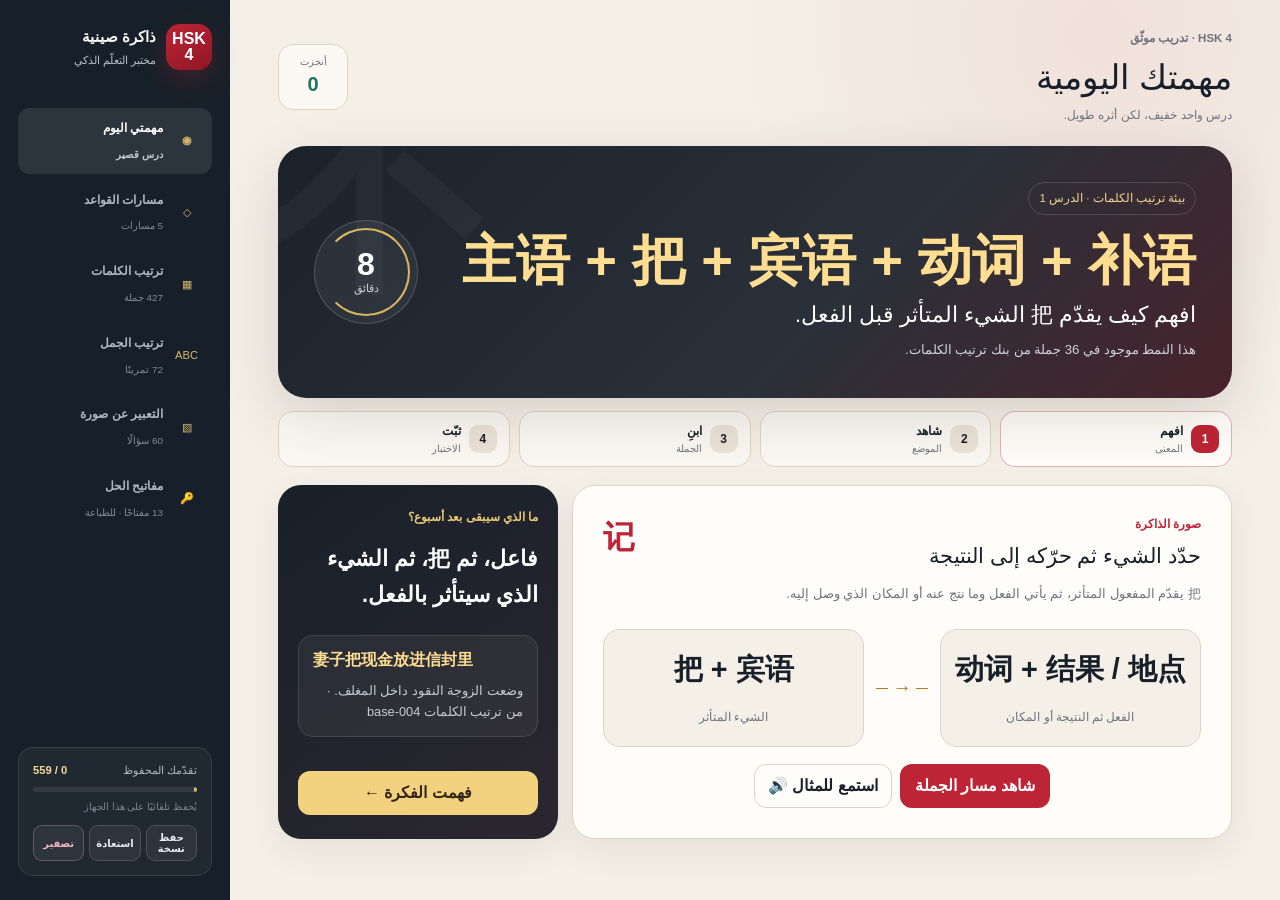
==== commit 1d34590a: "استبدال نسخة GitHub Pages بالمشروع الكامل رفع النسخة الكاملة المرفقة بعد اختبارها محليًا، مع أقسام ا" ====
--- a/index.html
+++ b/index.html
@@ -1,2 +1,2 @@
-<!DOCTYPE html><html lang="ar" dir="rtl"><head><meta charSet="utf-8"/><meta name="viewport" content="width=device-width, initial-scale=1"/><link rel="stylesheet" href="./index.tg0p3Hbw.css" data-rsc-css-href="./index.tg0p3Hbw.css" data-precedence="vite-rsc/importer-resources"/><link rel="modulepreload" fetchPriority="low" href="./index-DBEDA_Pe.js"/><script src="./rolldown-runtime-C60lm6uB.js" type="module" async=""></script><script src="./framework-BgSIrAUN.js" type="module" async=""></script><link rel="modulepreload" href="./layout-segment-context-DsnWBCA-.js" crossorigin=""/><link rel="modulepreload" href="./LearningLab-B5HD5udM.js" crossorigin=""/><script>Object.assign(((self[Symbol.for("vinext.navigationRuntime")]??={bootstrap:{routeManifest:null},functions:{}}).bootstrap.rsc??={rsc:[]}),{params:{},nav:{"pathname":"/","searchParams":[]}})</script><link rel="modulepreload" href="./index-DBEDA_Pe.js" />
-</head><body><main class="app-shell"><aside class="side-rail"><div class="brand-lockup"><div class="brand-seal">HSK<br/>4</div><div><strong>ذاكرة صينية</strong><span>مختبر التعلّم الذكي</span></div></div><nav class="main-nav" aria-label="التنقل الرئيسي"><button class="nav-item active" type="button"><span>◉</span><b>مهمتي اليوم</b><small>درس قصير</small></button><button class="nav-item " type="button"><span>◇</span><b>مسارات القواعد</b><small>5 مسارات</small></button><button class="nav-item " type="button"><span>▦</span><b>ترتيب الكلمات</b><small>427 جملة</small></button><button class="nav-item " type="button"><span>ABC</span><b>ترتيب الجمل</b><small>72 تمرينًا</small></button><button class="nav-item " type="button"><span>▧</span><b>التعبير عن صورة</b><small>60 سؤالًا</small></button></nav><div class="side-progress"><div><span>تقدّمك المحفوظ</span><strong>0<!-- --> / <!-- -->559</strong></div><div class="side-meter"><i style="width:2%"></i></div><small>يُحفظ على هذا الجهاز</small></div></aside><section class="workspace"><header class="workspace-top"><div><p class="eyebrow">HSK 4 · تدريب موثّق</p><h1>مهمتك اليومية</h1><p>درس واحد خفيف، لكن أثره طويل.</p></div><div class="top-score"><span>أنجزت</span><strong>0</strong></div></header><section class="view-panel"><section class="lesson-hero"><div class="hero-copy"><div class="lesson-chip">بيئة ترتيب الكلمات · الدرس 1</div><p class="hero-zh" lang="zh-CN">主语 + 把 + 宾语 + 动词 + 补语</p><h2>افهم كيف يقدّم <span lang="zh-CN">把</span> الشيء المتأثر قبل الفعل.</h2><p>هذا النمط موجود في <!-- -->36<!-- --> جملة من بنك ترتيب الكلمات.</p></div><div class="mission-ring" aria-label="مدة المهمة ثماني دقائق"><strong>8</strong><span>دقائق</span></div></section><div class="stage-strip" role="tablist" aria-label="مراحل التعلم"><button class="stage active" type="button" role="tab" aria-selected="true"><span>1</span><strong>افهم</strong><small>المعنى</small></button><button class="stage " type="button" role="tab" aria-selected="false"><span>2</span><strong>شاهد</strong><small>الموضع</small></button><button class="stage " type="button" role="tab" aria-selected="false"><span>3</span><strong>ابنِ</strong><small>الجملة</small></button><button class="stage " type="button" role="tab" aria-selected="false"><span>4</span><strong>ثبّت</strong><small>الاختبار</small></button></div><section class="learning-grid lesson-stage-panel"><article class="concept-card"><div class="card-heading"><div><p class="eyebrow red">صورة الذاكرة</p><h2>حدّد الشيء ثم حرّكه إلى النتيجة</h2></div><span class="memory-mark">记</span></div><p class="concept-intro"><span lang="zh-CN">把</span> يقدّم المفعول المتأثر، ثم يأتي الفعل وما نتج عنه أو المكان الذي وصل إليه.</p><div class="meaning-bridge" data-playing="false"><div class="bridge-part first"><strong lang="zh-CN">把 + 宾语</strong><span>الشيء المتأثر</span></div><div class="bridge-link" aria-hidden="true"><i></i><b>→</b><i></i></div><div class="bridge-part second"><strong lang="zh-CN">动词 + 结果 / 地点</strong><span>الفعل ثم النتيجة أو المكان</span></div></div><div class="action-row"><button class="primary-action" type="button">شاهد مسار الجملة</button><button class="secondary-action" type="button">استمع للمثال 🔊</button></div></article><aside class="memory-side"><p class="eyebrow gold">ما الذي سيبقى بعد أسبوع؟</p><blockquote>فاعل، ثم <span lang="zh-CN">把</span>، ثم الشيء الذي سيتأثر بالفعل.</blockquote><div class="micro-example"><span lang="zh-CN">妻子把现金放进信封里</span><small>وضعت الزوجة النقود داخل المغلف. · من ترتيب الكلمات base-004</small></div><button class="quiet-action" type="button">فهمت الفكرة ←</button></aside></section></section><nav class="mobile-nav" aria-label="التنقل على الهاتف"><button type="button" class="active"><span>◉</span>مهمتي اليوم</button><button type="button" class=""><span>◇</span>مسارات القواعد</button><button type="button" class=""><span>▦</span>ترتيب الكلمات</button><button type="button" class=""><span>ABC</span>ترتيب الجمل</button><button type="button" class=""><span>▧</span>التعبير عن صورة</button></nav></section></main><!--$--><!--/$--><div hidden=""><!--$--><div hidden=""><title>ذاكرة صينية · مختبر HSK4</title><meta name="description" content="تعلّم قواعد HSK4 بمهام قصيرة، حركة تعليمية، واسترجاع نشط."><meta property="og:title" content="ذاكرة صينية · مختبر HSK4"><meta property="og:description" content="تعلّم قواعد HSK4 بمهام قصيرة، حركة تعليمية، واسترجاع نشط."><meta property="og:type" content="website"><meta property="og:locale" content="ar_AR"><meta property="og:image" content="http://localhost:3000/og.png"><meta property="og:image:width" content="1536"><meta property="og:image:height" content="1024"><meta property="og:image:alt" content="ذاكرة صينية — مختبر HSK4"><meta name="twitter:card" content="summary_large_image"><meta name="twitter:title" content="ذاكرة صينية · مختبر HSK4"><meta name="twitter:description" content="تعلّم قواعد HSK4 بمهام قصيرة، حركة تعليمية، واسترجاع نشط."><meta name="twitter:image" content="http://localhost:3000/og.png"></div><!--/$--></div><script type="module" src="./index-DBEDA_Pe.js" id="_R_" async=""></script><script>((self[Symbol.for("vinext.navigationRuntime")]??={bootstrap:{routeManifest:null},functions:{}}).bootstrap.rsc??={rsc:[]}).rsc.push("4:I[\"8c0f216c4604\",[],\"Children\",1]\n")</script><script>((self[Symbol.for("vinext.navigationRuntime")]??={bootstrap:{routeManifest:null},functions:{}}).bootstrap.rsc??={rsc:[]}).rsc.push("5:I[\"593f344dc510\",[],\"GlobalErrorBoundary\",1]\n")</script><script>((self[Symbol.for("vinext.navigationRuntime")]??={bootstrap:{routeManifest:null},functions:{}}).bootstrap.rsc??={rsc:[]}).rsc.push("6:I[\"0b874ad30386\",[],\"default\",1]\n")</script><script>((self[Symbol.for("vinext.navigationRuntime")]??={bootstrap:{routeManifest:null},functions:{}}).bootstrap.rsc??={rsc:[]}).rsc.push("7:I[\"593f344dc510\",[],\"ErrorBoundary\",1]\n")</script><script>((self[Symbol.for("vinext.navigationRuntime")]??={bootstrap:{routeManifest:null},functions:{}}).bootstrap.rsc??={rsc:[]}).rsc.push("8:I[\"15c18cfaeeff\",[],\"LayoutSegmentProvider\",1]\n")</script><script>((self[Symbol.for("vinext.navigationRuntime")]??={bootstrap:{routeManifest:null},functions:{}}).bootstrap.rsc??={rsc:[]}).rsc.push("9:I[\"8c0f216c4604\",[],\"Slot\",1]\n")</script><script>((self[Symbol.for("vinext.navigationRuntime")]??={bootstrap:{routeManifest:null},functions:{}}).bootstrap.rsc??={rsc:[]}).rsc.push("a:I[\"9276801271d6\",[],\"AppRouterScrollTarget\",1]\n")</script><script>((self[Symbol.for("vinext.navigationRuntime")]??={bootstrap:{routeManifest:null},functions:{}}).bootstrap.rsc??={rsc:[]}).rsc.push("b:I[\"593f344dc510\",[],\"RedirectBoundary\",1]\n")</script><script>((self[Symbol.for("vinext.navigationRuntime")]??={bootstrap:{routeManifest:null},functions:{}}).bootstrap.rsc??={rsc:[]}).rsc.push("c:\"$Sreact.suspense\"\n")</script><script>((self[Symbol.for("vinext.navigationRuntime")]??={bootstrap:{routeManifest:null},functions:{}}).bootstrap.rsc??={rsc:[]}).rsc.push(":HL[\"./index.tg0p3Hbw.css\",\"style\"     ]\n")</script><script>((self[Symbol.for("vinext.navigationRuntime")]??={bootstrap:{routeManifest:null},functions:{}}).bootstrap.rsc??={rsc:[]}).rsc.push("0:{\"__route\":\"route:/\",\"__interceptionContext\":null,\"__layoutIds\":[\"layout:/\"],\"__rootLayout\":\"/\",\"__sourcePage\":\"/page\",\"__vinext_streaming_metadata_body:route:/\":\"$L1\",\"__vinext_streaming_metadata_outlet:route:/\":\"$L2\",\"page:/\":\"$L3\",\"layout:/\":[[[[\"$\",\"link\",\"css:/_next/static/css/index.tg0p3Hbw.css\",{\"rel\":\"stylesheet\",\"precedence\":\"vite-rsc/importer-resources\",\"href\":\"./index.tg0p3Hbw.css\",\"data-rsc-css-href\":\"./index.tg0p3Hbw.css\"}],\"$undefined\"],[\"$\",\"html\",null,{\"lang\":\"ar\",\"dir\":\"rtl\",\"children\":[\"$\",\"body\",null,{\"children\":[\"$\",\"$L4\",null,{}]}]}]],null],\"route:/\":[[[\"$\",\"meta\",null,{\"charSet\":\"utf-8\"}],null,[[\"$\",\"meta\",\"0\",{\"name\":\"viewport\",\"content\":\"width=device-width, initial-scale=1\"}]]],[\"$\",\"$L5\",null,{\"fallback\":\"$6\",\"children\":[\"$\",\"$L7\",null,{\"fallback\":\"$6\",\"children\":[\"$\",\"$L8\",null,{\"providerId\":\"layout:/\",\"segmentMap\":{\"children\":[]},\"children\":[\"$\",\"$L9\",null,{\"id\":\"layout:/\",\"parallelSlots\":\"$undefined\",\"children\":[\"$\",\"$La\",null,{\"children\":[\"$\",\"$Lb\",null,{\"children\":[[\"$\",\"$L8\",null,{\"providerId\":\"page:/\",\"segmentMap\":{\"children\":[\"__PAGE__\"]},\"children\":[\"$\",\"$L9\",null,{\"id\":\"page:/\"}]}],[\"$\",\"$c\",null,{\"fallback\":null,\"children\":[\"$\",\"$L9\",null,{\"id\":\"__vinext_streaming_metadata_outlet:route:/\"}]}]]}]}]}]}]}]}],null,[\"$\",\"div\",null,{\"hidden\":true,\"children\":[\"$\",\"$c\",null,{\"fallback\":null,\"children\":[\"$\",\"$L9\",null,{\"id\":\"__vinext_streaming_metadata_body:route:/\"}]}]}]],\"__layoutFlags\":{\"layout:/\":\"s\"},\"__artifactCompatibility\":{\"schemaVersion\":1,\"graphVersion\":\"app-route-graph:1177fd80f83fa7b0\",\"deploymentVersion\":\"6fff9215-eded-4221-a810-8855103182e0\",\"appElementsSchemaVersion\":1,\"rscPayloadSchemaVersion\":1,\"rootBoundaryId\":\"/\",\"renderEpoch\":null},\"__renderObservation\":{\"schemaVersion\":1,\"output\":{\"kind\":\"app-rsc\",\"mountedSlotsFingerprint\":null,\"renderEpoch\":null,\"rootBoundaryId\":\"/\",\"routeId\":\"route:/\"},\"completeness\":\"partial\",\"boundaryOutcome\":{\"kind\":\"unknown\"},\"requestApis\":[{\"kind\":\"connection\",\"status\":\"unknown\"},{\"kind\":\"cookies\",\"status\":\"unknown\"},{\"kind\":\"draftMode\",\"status\":\"unknown\"},{\"kind\":\"headers\",\"status\":\"observed\"},{\"kind\":\"params\",\"status\":\"unknown\"},{\"kind\":\"searchParams\",\"status\":\"unknown\"}],\"dynamicFetches\":[],\"cacheTags\":[\"/\",\"_N_T_/\",\"_N_T_/index\",\"_N_T_/layout\",\"_N_T_/page\"],\"pathTags\":[\"/\"],\"cacheability\":\"unknown\",\"downgrade\":{\"target\":\"freshRender\",\"reasons\":[{\"code\":\"CP_DOWNGRADE_CACHEABILITY_UNKNOWN\",\"target\":\"freshRender\"},{\"code\":\"CP_DOWNGRADE_INCOMPLETE_OBSERVATION\",\"completeness\":\"partial\",\"target\":\"freshRender\"},{\"code\":\"CP_DOWNGRADE_UNKNOWN_REQUEST_API\",\"requestApi\":\"connection\",\"target\":\"freshRender\"},{\"code\":\"CP_DOWNGRADE_UNKNOWN_REQUEST_API\",\"requestApi\":\"cookies\",\"target\":\"freshRender\"},{\"code\":\"CP_DOWNGRADE_UNKNOWN_REQUEST_API\",\"requestApi\":\"draftMode\",\"target\":\"freshRender\"},{\"code\":\"CP_DOWNGRADE_PRIVATE_REQUEST_API\",\"requestApi\":\"headers\",\"target\":\"private\"},{\"code\":\"CP_DOWNGRADE_UNKNOWN_REQUEST_API\",\"requestApi\":\"params\",\"target\":\"freshRender\"},{\"code\":\"CP_DOWNGRADE_UNKNOWN_REQUEST_API\",\"requestApi\":\"searchParams\",\"target\":\"freshRender\"}],\"fallback\":{\"kind\":\"breakerFallback\",\"code\":\"CP_PRIVATE_DYNAMIC_DOWNGRADE\",\"mode\":\"renderFresh\",\"scope\":\"affectedOutput\",\"fields\":{\"reasonCodes\":[\"CP_DOWNGRADE_CACHEABILITY_UNKNOWN\",\"CP_DOWNGRADE_INCOMPLETE_OBSERVATION\",\"CP_DOWNGRADE_UNKNOWN_REQUEST_API\",\"CP_DOWNGRADE_UNKNOWN_REQUEST_API\",\"CP_DOWNGRADE_UNKNOWN_REQUEST_API\",\"CP_DOWNGRADE_PRIVATE_REQUEST_API\",\"CP_DOWNGRADE_UNKNOWN_REQUEST_API\",\"CP_DOWNGRADE_UNKNOWN_REQUEST_API\"],\"target\":\"freshRender\"}},\"isPublicCacheCandidate\":false}}}\n")</script><script>((self[Symbol.for("vinext.navigationRuntime")]??={bootstrap:{routeManifest:null},functions:{}}).bootstrap.rsc??={rsc:[]}).rsc.push("1:[\"$\",\"div\",null,{\"hidden\":true,\"dangerouslySetInnerHTML\":{\"__html\":\"\u003ctitle\u003eذاكرة صينية · مختبر HSK4\u003c/title\u003e\u003cmeta name=\\\"description\\\" content=\\\"تعلّم قواعد HSK4 بمهام قصيرة، حركة تعليمية، واسترجاع نشط.\\\"\u003e\u003cmeta property=\\\"og:title\\\" content=\\\"ذاكرة صينية · مختبر HSK4\\\"\u003e\u003cmeta property=\\\"og:description\\\" content=\\\"تعلّم قواعد HSK4 بمهام قصيرة، حركة تعليمية، واسترجاع نشط.\\\"\u003e\u003cmeta property=\\\"og:type\\\" content=\\\"website\\\"\u003e\u003cmeta property=\\\"og:locale\\\" content=\\\"ar_AR\\\"\u003e\u003cmeta property=\\\"og:image\\\" content=\\\"http://localhost:3000/og.png\\\"\u003e\u003cmeta property=\\\"og:image:width\\\" content=\\\"1536\\\"\u003e\u003cmeta property=\\\"og:image:height\\\" content=\\\"1024\\\"\u003e\u003cmeta property=\\\"og:image:alt\\\" content=\\\"ذاكرة صينية — مختبر HSK4\\\"\u003e\u003cmeta name=\\\"twitter:card\\\" content=\\\"summary_large_image\\\"\u003e\u003cmeta name=\\\"twitter:title\\\" content=\\\"ذاكرة صينية · مختبر HSK4\\\"\u003e\u003cmeta name=\\\"twitter:description\\\" content=\\\"تعلّم قواعد HSK4 بمهام قصيرة، حركة تعليمية، واسترجاع نشط.\\\"\u003e\u003cmeta name=\\\"twitter:image\\\" content=\\\"http://localhost:3000/og.png\\\"\u003e\"}}]\n")</script><script>((self[Symbol.for("vinext.navigationRuntime")]??={bootstrap:{routeManifest:null},functions:{}}).bootstrap.rsc??={rsc:[]}).rsc.push("2:null\n")</script><script>((self[Symbol.for("vinext.navigationRuntime")]??={bootstrap:{routeManifest:null},functions:{}}).bootstrap.rsc??={rsc:[]}).rsc.push("d:I[\"2ab3307361ae\",[],\"default\",1]\n")</script><script>((self[Symbol.for("vinext.navigationRuntime")]??={bootstrap:{routeManifest:null},functions:{}}).bootstrap.rsc??={rsc:[]}).rsc.push("3:[\"$\",\"$Ld\",null,{}]\n")</script><script>Object.assign(((self[Symbol.for("vinext.navigationRuntime")]??={bootstrap:{routeManifest:null},functions:{}}).bootstrap.rsc??={rsc:[]}),{"initialCacheKind":"dynamic"});((self[Symbol.for("vinext.navigationRuntime")]??={bootstrap:{routeManifest:null},functions:{}}).bootstrap.rsc??={rsc:[]}).done=true</script></body></html>
+<!DOCTYPE html><html lang="ar" dir="rtl"><head><meta charSet="utf-8"/><meta name="viewport" content="width=device-width, initial-scale=1"/><link rel="stylesheet" href="./index.hS_Xrlgw.css" data-rsc-css-href="./index.hS_Xrlgw.css" data-precedence="vite-rsc/importer-resources"/><link rel="modulepreload" fetchPriority="low" href="./index-BGU2K5yj.js"/><script src="./rolldown-runtime-C60lm6uB.js" type="module" async=""></script><script src="./framework-BgSIrAUN.js" type="module" async=""></script><link rel="modulepreload" href="./layout-segment-context-Dyn8lnJX.js" crossorigin=""/><link rel="modulepreload" href="./LearningLab-DCM-30Jz.js" crossorigin=""/><script>Object.assign(((self[Symbol.for("vinext.navigationRuntime")]??={bootstrap:{routeManifest:null},functions:{}}).bootstrap.rsc??={rsc:[]}),{params:{},nav:{"pathname":"/","searchParams":[]}})</script><link rel="modulepreload" href="./index-BGU2K5yj.js" />
+</head><body><main class="app-shell"><aside class="side-rail"><div class="brand-lockup"><div class="brand-seal">HSK<br/>4</div><div><strong>ذاكرة صينية</strong><span>مختبر التعلّم الذكي</span></div></div><nav class="main-nav" aria-label="التنقل الرئيسي"><button class="nav-item active" type="button"><span>◉</span><b>مهمتي اليوم</b><small>درس قصير</small></button><button class="nav-item " type="button"><span>◇</span><b>مسارات القواعد</b><small>5 مسارات</small></button><button class="nav-item " type="button"><span>▦</span><b>ترتيب الكلمات</b><small>427 جملة</small></button><button class="nav-item " type="button"><span>ABC</span><b>ترتيب الجمل</b><small>72 تمرينًا</small></button><button class="nav-item " type="button"><span>▧</span><b>التعبير عن صورة</b><small>60 سؤالًا</small></button><button class="nav-item " type="button"><span>🔑</span><b>مفاتيح الحل</b><small>13 مفتاحًا · للطباعة</small></button></nav><div class="side-progress"><div><span>تقدّمك المحفوظ</span><strong>0<!-- --> / <!-- -->559</strong></div><div class="side-meter"><i style="width:2%"></i></div><small>يُحفظ تلقائيًا على هذا الجهاز</small><div class="backup-row"><button type="button" title="نزّل ملف نسخة احتياطية من تقدّمك">حفظ نسخة</button><button type="button" title="استعد تقدّمك من ملف نسخة احتياطية">استعادة</button><button type="button" class="danger" title="حذف التقدّم المحفوظ على هذا الجهاز">تصفير</button></div><input class="visually-hidden-input" type="file" accept="application/json,.json"/></div></aside><section class="workspace"><header class="workspace-top"><div><p class="eyebrow">HSK 4 · تدريب موثّق</p><h1>مهمتك اليومية</h1><p>درس واحد خفيف، لكن أثره طويل.</p></div><div class="top-score"><span>أنجزت</span><strong>0</strong></div></header><section class="view-panel"><section class="lesson-hero"><div class="hero-copy"><div class="lesson-chip">بيئة ترتيب الكلمات · الدرس 1</div><p class="hero-zh" lang="zh-CN">主语 + 把 + 宾语 + 动词 + 补语</p><h2>افهم كيف يقدّم <span lang="zh-CN">把</span> الشيء المتأثر قبل الفعل.</h2><p>هذا النمط موجود في <!-- -->36<!-- --> جملة من بنك ترتيب الكلمات.</p></div><div class="mission-ring" aria-label="مدة المهمة ثماني دقائق"><strong>8</strong><span>دقائق</span></div></section><div class="stage-strip" role="tablist" aria-label="مراحل التعلم"><button class="stage active" type="button" role="tab" aria-selected="true"><span>1</span><strong>افهم</strong><small>المعنى</small></button><button class="stage " type="button" role="tab" aria-selected="false"><span>2</span><strong>شاهد</strong><small>الموضع</small></button><button class="stage " type="button" role="tab" aria-selected="false"><span>3</span><strong>ابنِ</strong><small>الجملة</small></button><button class="stage " type="button" role="tab" aria-selected="false"><span>4</span><strong>ثبّت</strong><small>الاختبار</small></button></div><section class="learning-grid lesson-stage-panel"><article class="concept-card"><div class="card-heading"><div><p class="eyebrow red">صورة الذاكرة</p><h2>حدّد الشيء ثم حرّكه إلى النتيجة</h2></div><span class="memory-mark">记</span></div><p class="concept-intro"><span lang="zh-CN">把</span> يقدّم المفعول المتأثر، ثم يأتي الفعل وما نتج عنه أو المكان الذي وصل إليه.</p><div class="meaning-bridge" data-playing="false"><div class="bridge-part first"><strong lang="zh-CN">把 + 宾语</strong><span>الشيء المتأثر</span></div><div class="bridge-link" aria-hidden="true"><i></i><b>→</b><i></i></div><div class="bridge-part second"><strong lang="zh-CN">动词 + 结果 / 地点</strong><span>الفعل ثم النتيجة أو المكان</span></div></div><div class="action-row"><button class="primary-action" type="button">شاهد مسار الجملة</button><button class="secondary-action" type="button">استمع للمثال 🔊</button></div></article><aside class="memory-side"><p class="eyebrow gold">ما الذي سيبقى بعد أسبوع؟</p><blockquote>فاعل، ثم <span lang="zh-CN">把</span>، ثم الشيء الذي سيتأثر بالفعل.</blockquote><div class="micro-example"><span lang="zh-CN">妻子把现金放进信封里</span><small>وضعت الزوجة النقود داخل المغلف. · من ترتيب الكلمات base-004</small></div><button class="quiet-action" type="button">فهمت الفكرة ←</button></aside></section></section><nav class="mobile-nav" aria-label="التنقل على الهاتف"><button type="button" class="active"><span>◉</span>مهمتي اليوم</button><button type="button" class=""><span>◇</span>مسارات القواعد</button><button type="button" class=""><span>▦</span>ترتيب الكلمات</button><button type="button" class=""><span>ABC</span>ترتيب الجمل</button><button type="button" class=""><span>▧</span>التعبير عن صورة</button><button type="button" class=""><span>🔑</span>مفاتيح الحل</button></nav></section></main><!--$--><!--/$--><div hidden=""><!--$--><div hidden=""><title>ذاكرة صينية · مختبر HSK4</title><meta name="description" content="تعلّم قواعد HSK4 بمهام قصيرة، حركة تعليمية، واسترجاع نشط."><meta property="og:title" content="ذاكرة صينية · مختبر HSK4"><meta property="og:description" content="تعلّم قواعد HSK4 بمهام قصيرة، حركة تعليمية، واسترجاع نشط."><meta property="og:type" content="website"><meta property="og:locale" content="ar_AR"><meta property="og:image" content="http://localhost:3000/og.png"><meta property="og:image:width" content="1536"><meta property="og:image:height" content="1024"><meta property="og:image:alt" content="ذاكرة صينية — مختبر HSK4"><meta name="twitter:card" content="summary_large_image"><meta name="twitter:title" content="ذاكرة صينية · مختبر HSK4"><meta name="twitter:description" content="تعلّم قواعد HSK4 بمهام قصيرة، حركة تعليمية، واسترجاع نشط."><meta name="twitter:image" content="http://localhost:3000/og.png"></div><!--/$--></div><script type="module" src="./index-BGU2K5yj.js" id="_R_" async=""></script><script>((self[Symbol.for("vinext.navigationRuntime")]??={bootstrap:{routeManifest:null},functions:{}}).bootstrap.rsc??={rsc:[]}).rsc.push("4:I[\"8c0f216c4604\",[],\"Children\",1]\n")</script><script>((self[Symbol.for("vinext.navigationRuntime")]??={bootstrap:{routeManifest:null},functions:{}}).bootstrap.rsc??={rsc:[]}).rsc.push("5:I[\"593f344dc510\",[],\"GlobalErrorBoundary\",1]\n")</script><script>((self[Symbol.for("vinext.navigationRuntime")]??={bootstrap:{routeManifest:null},functions:{}}).bootstrap.rsc??={rsc:[]}).rsc.push("6:I[\"0b874ad30386\",[],\"default\",1]\n")</script><script>((self[Symbol.for("vinext.navigationRuntime")]??={bootstrap:{routeManifest:null},functions:{}}).bootstrap.rsc??={rsc:[]}).rsc.push("7:I[\"593f344dc510\",[],\"ErrorBoundary\",1]\n")</script><script>((self[Symbol.for("vinext.navigationRuntime")]??={bootstrap:{routeManifest:null},functions:{}}).bootstrap.rsc??={rsc:[]}).rsc.push("8:I[\"15c18cfaeeff\",[],\"LayoutSegmentProvider\",1]\n")</script><script>((self[Symbol.for("vinext.navigationRuntime")]??={bootstrap:{routeManifest:null},functions:{}}).bootstrap.rsc??={rsc:[]}).rsc.push("9:I[\"8c0f216c4604\",[],\"Slot\",1]\n")</script><script>((self[Symbol.for("vinext.navigationRuntime")]??={bootstrap:{routeManifest:null},functions:{}}).bootstrap.rsc??={rsc:[]}).rsc.push("a:I[\"9276801271d6\",[],\"AppRouterScrollTarget\",1]\n")</script><script>((self[Symbol.for("vinext.navigationRuntime")]??={bootstrap:{routeManifest:null},functions:{}}).bootstrap.rsc??={rsc:[]}).rsc.push("b:I[\"593f344dc510\",[],\"RedirectBoundary\",1]\n")</script><script>((self[Symbol.for("vinext.navigationRuntime")]??={bootstrap:{routeManifest:null},functions:{}}).bootstrap.rsc??={rsc:[]}).rsc.push("c:\"$Sreact.suspense\"\n")</script><script>((self[Symbol.for("vinext.navigationRuntime")]??={bootstrap:{routeManifest:null},functions:{}}).bootstrap.rsc??={rsc:[]}).rsc.push(":HL[\"./index.hS_Xrlgw.css\",\"style\"     ]\n")</script><script>((self[Symbol.for("vinext.navigationRuntime")]??={bootstrap:{routeManifest:null},functions:{}}).bootstrap.rsc??={rsc:[]}).rsc.push("0:{\"__route\":\"route:/\",\"__interceptionContext\":null,\"__layoutIds\":[\"layout:/\"],\"__rootLayout\":\"/\",\"__sourcePage\":\"/page\",\"__vinext_streaming_metadata_body:route:/\":\"$L1\",\"__vinext_streaming_metadata_outlet:route:/\":\"$L2\",\"page:/\":\"$L3\",\"layout:/\":[[[[\"$\",\"link\",\"css:/_next/static/css/index.hS_Xrlgw.css\",{\"rel\":\"stylesheet\",\"precedence\":\"vite-rsc/importer-resources\",\"href\":\"./index.hS_Xrlgw.css\",\"data-rsc-css-href\":\"./index.hS_Xrlgw.css\"}],\"$undefined\"],[\"$\",\"html\",null,{\"lang\":\"ar\",\"dir\":\"rtl\",\"children\":[\"$\",\"body\",null,{\"children\":[\"$\",\"$L4\",null,{}]}]}]],null],\"route:/\":[[[\"$\",\"meta\",null,{\"charSet\":\"utf-8\"}],null,[[\"$\",\"meta\",\"0\",{\"name\":\"viewport\",\"content\":\"width=device-width, initial-scale=1\"}]]],[\"$\",\"$L5\",null,{\"fallback\":\"$6\",\"children\":[\"$\",\"$L7\",null,{\"fallback\":\"$6\",\"children\":[\"$\",\"$L8\",null,{\"providerId\":\"layout:/\",\"segmentMap\":{\"children\":[]},\"children\":[\"$\",\"$L9\",null,{\"id\":\"layout:/\",\"parallelSlots\":\"$undefined\",\"children\":[\"$\",\"$La\",null,{\"children\":[\"$\",\"$Lb\",null,{\"children\":[[\"$\",\"$L8\",null,{\"providerId\":\"page:/\",\"segmentMap\":{\"children\":[\"__PAGE__\"]},\"children\":[\"$\",\"$L9\",null,{\"id\":\"page:/\"}]}],[\"$\",\"$c\",null,{\"fallback\":null,\"children\":[\"$\",\"$L9\",null,{\"id\":\"__vinext_streaming_metadata_outlet:route:/\"}]}]]}]}]}]}]}]}],null,[\"$\",\"div\",null,{\"hidden\":true,\"children\":[\"$\",\"$c\",null,{\"fallback\":null,\"children\":[\"$\",\"$L9\",null,{\"id\":\"__vinext_streaming_metadata_body:route:/\"}]}]}]],\"__layoutFlags\":{\"layout:/\":\"s\"},\"__artifactCompatibility\":{\"schemaVersion\":1,\"graphVersion\":\"app-route-graph:1177fd80f83fa7b0\",\"deploymentVersion\":\"224e9e24-6aa1-48f6-9058-415687b8fe03\",\"appElementsSchemaVersion\":1,\"rscPayloadSchemaVersion\":1,\"rootBoundaryId\":\"/\",\"renderEpoch\":null},\"__renderObservation\":{\"schemaVersion\":1,\"output\":{\"kind\":\"app-rsc\",\"mountedSlotsFingerprint\":null,\"renderEpoch\":null,\"rootBoundaryId\":\"/\",\"routeId\":\"route:/\"},\"completeness\":\"partial\",\"boundaryOutcome\":{\"kind\":\"unknown\"},\"requestApis\":[{\"kind\":\"connection\",\"status\":\"unknown\"},{\"kind\":\"cookies\",\"status\":\"unknown\"},{\"kind\":\"draftMode\",\"status\":\"unknown\"},{\"kind\":\"headers\",\"status\":\"observed\"},{\"kind\":\"params\",\"status\":\"unknown\"},{\"kind\":\"searchParams\",\"status\":\"unknown\"}],\"dynamicFetches\":[],\"cacheTags\":[\"/\",\"_N_T_/\",\"_N_T_/index\",\"_N_T_/layout\",\"_N_T_/page\"],\"pathTags\":[\"/\"],\"cacheability\":\"unknown\",\"downgrade\":{\"target\":\"freshRender\",\"reasons\":[{\"code\":\"CP_DOWNGRADE_CACHEABILITY_UNKNOWN\",\"target\":\"freshRender\"},{\"code\":\"CP_DOWNGRADE_INCOMPLETE_OBSERVATION\",\"completeness\":\"partial\",\"target\":\"freshRender\"},{\"code\":\"CP_DOWNGRADE_UNKNOWN_REQUEST_API\",\"requestApi\":\"connection\",\"target\":\"freshRender\"},{\"code\":\"CP_DOWNGRADE_UNKNOWN_REQUEST_API\",\"requestApi\":\"cookies\",\"target\":\"freshRender\"},{\"code\":\"CP_DOWNGRADE_UNKNOWN_REQUEST_API\",\"requestApi\":\"draftMode\",\"target\":\"freshRender\"},{\"code\":\"CP_DOWNGRADE_PRIVATE_REQUEST_API\",\"requestApi\":\"headers\",\"target\":\"private\"},{\"code\":\"CP_DOWNGRADE_UNKNOWN_REQUEST_API\",\"requestApi\":\"params\",\"target\":\"freshRender\"},{\"code\":\"CP_DOWNGRADE_UNKNOWN_REQUEST_API\",\"requestApi\":\"searchParams\",\"target\":\"freshRender\"}],\"fallback\":{\"kind\":\"breakerFallback\",\"code\":\"CP_PRIVATE_DYNAMIC_DOWNGRADE\",\"mode\":\"renderFresh\",\"scope\":\"affectedOutput\",\"fields\":{\"reasonCodes\":[\"CP_DOWNGRADE_CACHEABILITY_UNKNOWN\",\"CP_DOWNGRADE_INCOMPLETE_OBSERVATION\",\"CP_DOWNGRADE_UNKNOWN_REQUEST_API\",\"CP_DOWNGRADE_UNKNOWN_REQUEST_API\",\"CP_DOWNGRADE_UNKNOWN_REQUEST_API\",\"CP_DOWNGRADE_PRIVATE_REQUEST_API\",\"CP_DOWNGRADE_UNKNOWN_REQUEST_API\",\"CP_DOWNGRADE_UNKNOWN_REQUEST_API\"],\"target\":\"freshRender\"}},\"isPublicCacheCandidate\":false}}}\n")</script><script>((self[Symbol.for("vinext.navigationRuntime")]??={bootstrap:{routeManifest:null},functions:{}}).bootstrap.rsc??={rsc:[]}).rsc.push("1:[\"$\",\"div\",null,{\"hidden\":true,\"dangerouslySetInnerHTML\":{\"__html\":\"\u003ctitle\u003eذاكرة صينية · مختبر HSK4\u003c/title\u003e\u003cmeta name=\\\"description\\\" content=\\\"تعلّم قواعد HSK4 بمهام قصيرة، حركة تعليمية، واسترجاع نشط.\\\"\u003e\u003cmeta property=\\\"og:title\\\" content=\\\"ذاكرة صينية · مختبر HSK4\\\"\u003e\u003cmeta property=\\\"og:description\\\" content=\\\"تعلّم قواعد HSK4 بمهام قصيرة، حركة تعليمية، واسترجاع نشط.\\\"\u003e\u003cmeta property=\\\"og:type\\\" content=\\\"website\\\"\u003e\u003cmeta property=\\\"og:locale\\\" content=\\\"ar_AR\\\"\u003e\u003cmeta property=\\\"og:image\\\" content=\\\"http://localhost:3000/og.png\\\"\u003e\u003cmeta property=\\\"og:image:width\\\" content=\\\"1536\\\"\u003e\u003cmeta property=\\\"og:image:height\\\" content=\\\"1024\\\"\u003e\u003cmeta property=\\\"og:image:alt\\\" content=\\\"ذاكرة صينية — مختبر HSK4\\\"\u003e\u003cmeta name=\\\"twitter:card\\\" content=\\\"summary_large_image\\\"\u003e\u003cmeta name=\\\"twitter:title\\\" content=\\\"ذاكرة صينية · مختبر HSK4\\\"\u003e\u003cmeta name=\\\"twitter:description\\\" content=\\\"تعلّم قواعد HSK4 بمهام قصيرة، حركة تعليمية، واسترجاع نشط.\\\"\u003e\u003cmeta name=\\\"twitter:image\\\" content=\\\"http://localhost:3000/og.png\\\"\u003e\"}}]\n")</script><script>((self[Symbol.for("vinext.navigationRuntime")]??={bootstrap:{routeManifest:null},functions:{}}).bootstrap.rsc??={rsc:[]}).rsc.push("2:null\n")</script><script>((self[Symbol.for("vinext.navigationRuntime")]??={bootstrap:{routeManifest:null},functions:{}}).bootstrap.rsc??={rsc:[]}).rsc.push("d:I[\"2ab3307361ae\",[],\"default\",1]\n")</script><script>((self[Symbol.for("vinext.navigationRuntime")]??={bootstrap:{routeManifest:null},functions:{}}).bootstrap.rsc??={rsc:[]}).rsc.push("3:[\"$\",\"$Ld\",null,{}]\n")</script><script>Object.assign(((self[Symbol.for("vinext.navigationRuntime")]??={bootstrap:{routeManifest:null},functions:{}}).bootstrap.rsc??={rsc:[]}),{"initialCacheKind":"dynamic"});((self[Symbol.for("vinext.navigationRuntime")]??={bootstrap:{routeManifest:null},functions:{}}).bootstrap.rsc??={rsc:[]}).done=true</script></body></html>
--- a/index.hS_Xrlgw.css
+++ b/index.hS_Xrlgw.css
@@ -0,0 +1,2 @@
+/*! tailwindcss v4.2.1 | MIT License | https://tailwindcss.com */
+@layer properties{@supports (((-webkit-hyphens:none)) and (not (margin-trim:inline))) or ((-moz-orient:inline) and (not (color:rgb(from red r g b)))){*,:before,:after{--tw-blur:initial;--tw-brightness:initial;--tw-contrast:initial;--tw-grayscale:initial;--tw-hue-rotate:initial;--tw-invert:initial;--tw-opacity:initial;--tw-saturate:initial;--tw-sepia:initial;--tw-drop-shadow:initial;--tw-drop-shadow-color:initial;--tw-drop-shadow-alpha:100%;--tw-drop-shadow-size:initial}::backdrop{--tw-blur:initial;--tw-brightness:initial;--tw-contrast:initial;--tw-grayscale:initial;--tw-hue-rotate:initial;--tw-invert:initial;--tw-opacity:initial;--tw-saturate:initial;--tw-sepia:initial;--tw-drop-shadow:initial;--tw-drop-shadow-color:initial;--tw-drop-shadow-alpha:100%;--tw-drop-shadow-size:initial}}}@layer theme{:root,:host{--font-sans:ui-sans-serif, system-ui, sans-serif, "Apple Color Emoji", "Segoe UI Emoji", "Segoe UI Symbol", "Noto Color Emoji";--font-mono:ui-monospace, SFMono-Regular, Menlo, Monaco, Consolas, "Liberation Mono", "Courier New", monospace;--spacing:.25rem;--default-transition-duration:.15s;--default-transition-timing-function:cubic-bezier(.4, 0, .2, 1);--default-font-family:var(--font-sans);--default-mono-font-family:var(--font-mono)}}@layer base{*,:after,:before{box-sizing:border-box;border:0 solid;margin:0;padding:0}::backdrop{box-sizing:border-box;border:0 solid;margin:0;padding:0}::file-selector-button{box-sizing:border-box;border:0 solid;margin:0;padding:0}html,:host{-webkit-text-size-adjust:100%;tab-size:4;line-height:1.5;font-family:var(--default-font-family,ui-sans-serif, system-ui, sans-serif, "Apple Color Emoji", "Segoe UI Emoji", "Segoe UI Symbol", "Noto Color Emoji");font-feature-settings:var(--default-font-feature-settings,normal);font-variation-settings:var(--default-font-variation-settings,normal);-webkit-tap-highlight-color:transparent}hr{height:0;color:inherit;border-top-width:1px}abbr:where([title]){-webkit-text-decoration:underline dotted;text-decoration:underline dotted}h1,h2,h3,h4,h5,h6{font-size:inherit;font-weight:inherit}a{color:inherit;-webkit-text-decoration:inherit;-webkit-text-decoration:inherit;-webkit-text-decoration:inherit;-webkit-text-decoration:inherit;text-decoration:inherit}b,strong{font-weight:bolder}code,kbd,samp,pre{font-family:var(--default-mono-font-family,ui-monospace, SFMono-Regular, Menlo, Monaco, Consolas, "Liberation Mono", "Courier New", monospace);font-feature-settings:var(--default-mono-font-feature-settings,normal);font-variation-settings:var(--default-mono-font-variation-settings,normal);font-size:1em}small{font-size:80%}sub,sup{vertical-align:baseline;font-size:75%;line-height:0;position:relative}sub{bottom:-.25em}sup{top:-.5em}table{text-indent:0;border-color:inherit;border-collapse:collapse}:-moz-focusring{outline:auto}progress{vertical-align:baseline}summary{display:list-item}ol,ul,menu{list-style:none}img,svg,video,canvas,audio,iframe,embed,object{vertical-align:middle;display:block}img,video{max-width:100%;height:auto}button,input,select,optgroup,textarea{font:inherit;font-feature-settings:inherit;font-variation-settings:inherit;letter-spacing:inherit;color:inherit;opacity:1;background-color:#0000;border-radius:0}::file-selector-button{font:inherit;font-feature-settings:inherit;font-variation-settings:inherit;letter-spacing:inherit;color:inherit;opacity:1;background-color:#0000;border-radius:0}:where(select:is([multiple],[size])) optgroup{font-weight:bolder}:where(select:is([multiple],[size])) optgroup option{padding-inline-start:20px}::file-selector-button{margin-inline-end:4px}::placeholder{opacity:1}@supports (not ((-webkit-appearance:-apple-pay-button))) or (contain-intrinsic-size:1px){::placeholder{color:currentColor}@supports (color:color-mix(in lab, red, red)){::placeholder{color:color-mix(in oklab, currentcolor 50%, transparent)}}}textarea{resize:vertical}::-webkit-search-decoration{-webkit-appearance:none}::-webkit-date-and-time-value{min-height:1lh;text-align:inherit}::-webkit-datetime-edit{display:inline-flex}::-webkit-datetime-edit-fields-wrapper{padding:0}::-webkit-datetime-edit{padding-block:0}::-webkit-datetime-edit-year-field{padding-block:0}::-webkit-datetime-edit-month-field{padding-block:0}::-webkit-datetime-edit-day-field{padding-block:0}::-webkit-datetime-edit-hour-field{padding-block:0}::-webkit-datetime-edit-minute-field{padding-block:0}::-webkit-datetime-edit-second-field{padding-block:0}::-webkit-datetime-edit-millisecond-field{padding-block:0}::-webkit-datetime-edit-meridiem-field{padding-block:0}::-webkit-calendar-picker-indicator{line-height:1}:-moz-ui-invalid{box-shadow:none}button,input:where([type=button],[type=reset],[type=submit]){-webkit-appearance:button;appearance:button}::file-selector-button{-webkit-appearance:button;appearance:button}::-webkit-inner-spin-button{height:auto}::-webkit-outer-spin-button{height:auto}[hidden]:where(:not([hidden=until-found])){display:none!important}}@layer components;@layer utilities{.visible{visibility:visible}.fixed{position:fixed}.static{position:static}.sticky{position:sticky}.start{inset-inline-start:var(--spacing)}.end{inset-inline-end:var(--spacing)}.block{display:block}.contents{display:contents}.flex{display:flex}.hidden{display:none}.inline-flex{display:inline-flex}.table{display:table}.resize{resize:both}.blur{--tw-blur:blur(8px);filter:var(--tw-blur,) var(--tw-brightness,) var(--tw-contrast,) var(--tw-grayscale,) var(--tw-hue-rotate,) var(--tw-invert,) var(--tw-saturate,) var(--tw-sepia,) var(--tw-drop-shadow,)}.filter{filter:var(--tw-blur,) var(--tw-brightness,) var(--tw-contrast,) var(--tw-grayscale,) var(--tw-hue-rotate,) var(--tw-invert,) var(--tw-saturate,) var(--tw-sepia,) var(--tw-drop-shadow,)}.transition{transition-property:color,background-color,border-color,outline-color,text-decoration-color,fill,stroke,--tw-gradient-from,--tw-gradient-via,--tw-gradient-to,opacity,box-shadow,transform,translate,scale,rotate,filter,-webkit-backdrop-filter,backdrop-filter,display,content-visibility,overlay,pointer-events;transition-timing-function:var(--tw-ease,var(--default-transition-timing-function));transition-duration:var(--tw-duration,var(--default-transition-duration))}}:root{--ink:#17202a;--muted:#6d7480;--paper:#fffdf9;--canvas:#f4efe7;--canvas-deep:#ebe3d7;--line:#ded4c5;--red:#bd2435;--red-deep:#8f1725;--gold:#ad7b20;--jade:#1f7463;--night:#17202a}*{box-sizing:border-box}html{background:var(--canvas)}body{color:var(--ink);background:radial-gradient(circle at 86% 4%, #bd243512, transparent 23rem), var(--canvas);margin:0;font-family:Tahoma,Segoe UI,Arial,sans-serif}button{font:inherit}.app-shell{direction:ltr;grid-template-columns:230px minmax(0,1fr);min-height:100vh;display:grid}.side-rail{background:var(--night);color:#f8f4ed;direction:rtl;flex-direction:column;min-height:100vh;padding:24px 18px;display:flex}.brand-lockup{align-items:center;gap:10px;display:flex}.brand-lockup>div:last-child{flex-direction:column;gap:3px;display:flex}.brand-lockup strong{font-size:.95rem}.brand-lockup span{color:#b7c0ca;font-size:.7rem}.brand-seal{background:linear-gradient(145deg, var(--red), var(--red-deep));color:#fff;text-align:center;border-radius:14px;flex:none;place-items:center;width:46px;height:46px;font-weight:900;line-height:1;display:grid;box-shadow:0 9px 25px #bd243540}.main-nav{gap:6px;margin-top:38px;display:grid}.nav-item{color:#aeb8c2;text-align:right;cursor:pointer;background:0 0;border:0;border-radius:12px;align-items:center;gap:10px;width:100%;padding:11px 12px;display:flex}.nav-item span{color:#d7b86d;text-align:center;width:27px;font-size:.7rem}.nav-item.active{color:#fff;background:#ffffff17;font-weight:800}.bank-note{background:#ffffff0a;border:1px solid #ffffff1a;border-radius:15px;flex-direction:column;gap:5px;margin-top:auto;padding:14px;display:flex}.bank-note span{color:#aeb8c2;font-size:.7rem}.bank-note strong{color:#f3d791;font-size:.78rem}.workspace{direction:rtl;width:min(1120px,100%);margin:0 auto;padding:30px clamp(18px,4vw,48px) 54px}.workspace-top{justify-content:space-between;align-items:flex-end;gap:20px;display:flex}.eyebrow{color:var(--muted);margin:0 0 7px;font-size:.72rem;font-weight:800}.eyebrow.red{color:var(--red)}.eyebrow.gold{color:#e9c978}.workspace-top h1{max-width:680px;margin:0;font-size:clamp(1.35rem,2.7vw,2.15rem);line-height:1.35}.daily-progress{white-space:nowrap;color:var(--muted);align-items:baseline;gap:8px;font-size:.72rem;display:flex}.daily-progress strong{color:var(--jade);font-size:1.15rem}.lesson-hero{color:#fff;background:linear-gradient(135deg,#1b222b,#2a3039 58%,#48232c);border-radius:28px;justify-content:space-between;align-items:center;gap:26px;margin-top:22px;padding:clamp(22px,4vw,36px);display:flex;position:relative;overflow:hidden;box-shadow:0 20px 60px #271e1924}.lesson-hero:before{content:"不";color:#ffffff09;font:900 230px/1 Microsoft YaHei,sans-serif;position:absolute;top:-70px;left:-20px}.hero-copy{z-index:1;position:relative}.lesson-chip{color:#f1d48f;border:1px solid #ffffff26;border-radius:999px;padding:7px 10px;font-size:.72rem;display:inline-block}.hero-zh{color:#ffdd91;direction:ltr;margin:15px 0 5px;font:900 clamp(1.65rem,4.8vw,3.4rem)/1.15 Microsoft YaHei,sans-serif}.hero-copy h2{margin:6px 0;font-size:clamp(1rem,2vw,1.35rem)}.hero-copy>p:last-child{color:#cfd5dc;margin:8px 0 0;font-size:.82rem;line-height:1.75}.mission-ring{z-index:1;background:#ffffff0f;border:1px solid #ffffff2b;border-radius:50%;flex:none;align-content:center;place-items:center;width:104px;height:104px;display:grid;position:relative}.mission-ring:after{content:"";border:2px solid #d9b65f;border-left-color:#0000;border-radius:50%;position:absolute;inset:7px}.mission-ring strong{font-size:2rem;line-height:1}.mission-ring span{color:#cad1d8;font-size:.68rem}.stage-strip{grid-template-columns:repeat(4,1fr);gap:9px;margin:13px 0 18px;display:grid}.stage{border:1px solid var(--line);background:#fffdf9b3;border-radius:15px;grid-template-columns:auto 1fr;align-items:center;column-gap:8px;min-width:0;padding:10px 12px;display:grid}.stage>span{background:var(--canvas-deep);border-radius:9px;grid-row:1/3;place-items:center;width:28px;height:28px;font-size:.75rem;font-weight:900;display:grid}.stage strong{font-size:.78rem}.stage small{color:var(--muted);font-size:.64rem}.stage.active{background:var(--paper);border-color:#bd243559}.stage.active>span{background:var(--red);color:#fff}.learning-grid{grid-template-columns:minmax(0,1fr) 280px;gap:14px;display:grid}.concept-card,.memory-side{border-radius:23px;box-shadow:0 12px 35px #34281d12}.concept-card{border:1px solid var(--line);background:var(--paper);padding:clamp(20px,3vw,30px)}.card-heading{justify-content:space-between;align-items:flex-start;gap:15px;display:flex}.card-heading h2{margin:0;font-size:1.3rem}.memory-mark{color:var(--red);font:900 2rem Microsoft YaHei,sans-serif}.concept-intro{max-width:690px;color:var(--muted);margin:10px 0 0;font-size:.82rem;line-height:1.8}.meaning-bridge{direction:ltr;grid-template-columns:1fr auto 1fr;align-items:center;gap:12px;margin:24px 0 17px;display:grid}.bridge-part{border:1px solid var(--line);background:var(--canvas);text-align:center;border-radius:17px;place-items:center;min-height:118px;padding:14px;display:grid}.bridge-part strong{color:var(--ink);font:900 clamp(1.25rem,2.5vw,1.8rem) Microsoft YaHei,sans-serif}.bridge-part span{color:var(--muted);direction:rtl;margin-top:7px;font-size:.72rem}.bridge-link{color:var(--gold);align-items:center;display:flex}.bridge-link i{background:var(--gold);width:12px;height:1px;display:block}.bridge-link b{padding:0 4px;font-size:1.2rem}.meaning-bridge[data-playing=true] .first{animation:.55s both bridge-focus}.meaning-bridge[data-playing=true] .second{animation:.55s .55s both bridge-focus}.primary-action,.quiet-action{cursor:pointer;border:0;border-radius:12px;padding:10px 15px;font-weight:800}.primary-action{background:var(--red);color:#fff;margin:0 auto;display:block}.quiet-action{color:#342716;background:#f2d27f;width:100%;margin-top:auto}.memory-side{color:#fff;background:linear-gradient(145deg,#18202a,#2b2730);flex-direction:column;padding:24px 20px;display:flex}.memory-side blockquote{margin:8px 0 22px;font-size:1.35rem;font-weight:800;line-height:1.65}.micro-example{background:#ffffff0d;border:1px solid #ffffff1c;border-radius:15px;gap:9px;padding:14px;display:grid}.micro-example span{color:#ffdd91;direction:ltr;font:700 1rem Microsoft YaHei,sans-serif}.micro-example small{color:#c5ccd4;line-height:1.65}@keyframes bridge-focus{0%{box-shadow:none;transform:translateY(0)}55%{border-color:var(--gold);transform:translateY(-7px);box-shadow:0 12px 26px #ad7b201f}to{border-color:var(--red);transform:translateY(0)}}@media (max-width:850px){.app-shell{grid-template-columns:1fr}.side-rail{flex-direction:row;align-items:center;gap:15px;min-height:auto;padding:14px 16px}.main-nav{display:none}.bank-note{margin:0 0 0 auto;padding:8px 11px}.learning-grid{grid-template-columns:1fr}.memory-side{min-height:260px}}@media (max-width:560px){.workspace{padding:20px 11px 36px}.workspace-top{align-items:flex-start}.daily-progress span{display:none}.lesson-hero{border-radius:22px;align-items:flex-start;padding:22px 17px}.mission-ring{width:72px;height:72px}.mission-ring strong{font-size:1.4rem}.stage-strip{gap:5px}.stage{text-align:center;flex-direction:column;gap:3px;padding:8px 4px;display:flex}.stage>span{width:24px;height:24px}.stage small{display:none}.meaning-bridge{grid-template-columns:1fr}.bridge-link{justify-content:center;transform:rotate(90deg)}.bridge-part{min-height:88px}.bank-note{display:none}}@media (prefers-reduced-motion:reduce){*,:before,:after{scroll-behavior:auto!important;animation:none!important}}.nav-item{grid-template-columns:28px 1fr;align-items:center;column-gap:9px;display:grid}.nav-item>span{grid-row:1/3}.nav-item b{font-size:.78rem;font-weight:800}.nav-item small{color:#7f8b97;font-size:.62rem}.nav-item.active small{color:#c0cad3}.side-progress{background:#ffffff0a;border:1px solid #ffffff1a;border-radius:15px;gap:8px;margin-top:auto;padding:14px;display:grid}.side-progress>div:first-child{justify-content:space-between;gap:8px;font-size:.7rem;display:flex}.side-progress>div:first-child span{color:#aeb8c2}.side-progress>div:first-child strong{color:#f3d791}.side-progress small{color:#788694;font-size:.62rem}.side-meter{background:#ffffff14;border-radius:999px;height:5px;overflow:hidden}.side-meter i{border-radius:inherit;background:#d7b867;height:100%;display:block}.workspace-top{align-items:center}.workspace-top>div:first-child>p:last-child{color:var(--muted);margin:5px 0 0;font-size:.76rem}.top-score{border:1px solid var(--line);background:#fffdf9b8;border-radius:15px;place-items:center;min-width:70px;padding:10px 14px;display:grid}.top-score span{color:var(--muted);font-size:.62rem}.top-score strong{color:var(--jade);font-size:1.25rem}.view-panel{margin-top:20px;animation:.3s both view-enter}.organization-switch{border:1px solid var(--line);background:#fffdf9d1;border-radius:18px;justify-content:space-between;align-items:center;gap:16px;margin-top:18px;padding:13px 15px;display:flex}.organization-switch>div:first-child{gap:3px;display:grid}.organization-switch>div:first-child b{font-size:.78rem}.organization-switch>div:first-child span{color:var(--muted);font-size:.66rem}.organization-buttons{gap:7px;display:flex}.organization-buttons button{border:1px solid var(--line);background:var(--paper);min-width:150px;color:var(--muted);text-align:right;cursor:pointer;border-radius:12px;gap:2px;padding:8px 11px;display:grid}.organization-buttons button strong{font-size:.72rem}.organization-buttons button small{font-size:.6rem}.organization-buttons button.active{border-color:var(--red);color:var(--red);background:#fff4f3}.priority-preview{grid-template-columns:repeat(3,1fr);gap:8px;margin-bottom:13px;display:grid}.priority-preview>div{border:1px solid var(--line);background:var(--paper);border-radius:14px;grid-template-columns:auto 1fr;align-items:center;gap:3px 9px;padding:12px;display:grid}.priority-preview b{background:var(--red);color:#fff;border-radius:9px;grid-row:1/3;place-items:center;width:30px;height:30px;font-size:.7rem;display:grid}.priority-preview span{font-size:.72rem;font-weight:800}.priority-preview strong{color:var(--muted);font-size:.62rem}.priority-summary{background:linear-gradient(135deg,#fff7f5,#fffdf9);border:1px solid #ead8d4;border-radius:18px;grid-template-columns:auto 1fr;align-items:center;gap:14px;margin-bottom:14px;padding:15px 18px;display:grid}.priority-summary>div{text-align:center;border-left:1px solid #ead8d4;min-width:96px;padding-left:14px;display:grid}.priority-summary strong{color:var(--red);font-size:1.7rem;line-height:1}.priority-summary span{color:var(--muted);margin-top:4px;font-size:.61rem}.priority-summary p{color:var(--muted);margin:0;font-size:.73rem;line-height:1.8}.set-summary{background:linear-gradient(135deg,#f3faf7,#fffdf9);border-color:#d8e5df}.set-summary>div{border-left-color:#d8e5df}.set-summary strong{color:var(--jade)}.lesson-stage-panel{animation:.3s both stage-enter}.stage-strip button{color:var(--ink);font:inherit;cursor:pointer;text-align:right}.action-row{flex-wrap:wrap;justify-content:center;gap:8px;margin-top:15px;display:flex}.action-row .primary-action{margin:0}.secondary-action{border:1px solid var(--line);background:var(--paper);color:var(--ink);cursor:pointer;border-radius:12px;padding:9px 13px;font-weight:700}.centered{margin:16px auto 0}.single-stage{border:1px solid var(--line);background:var(--paper);border-radius:24px;max-width:880px;margin:0 auto;padding:clamp(20px,4vw,34px);box-shadow:0 15px 42px #34281d12}.single-stage h2{margin:0;font-size:clamp(1.15rem,2.4vw,1.55rem)}.single-stage h2 span{direction:ltr;unicode-bidi:isolate;font-family:Microsoft YaHei,sans-serif}.toggle-row{justify-content:center;gap:8px;margin:20px 0 10px;display:flex}.toggle-row button{border:1px solid var(--line);background:var(--canvas);color:var(--muted);cursor:pointer;border-radius:12px;padding:9px 14px}.toggle-row button.selected{border-color:var(--red);color:var(--red);background:#fff5f4;font-weight:800}.position-stage{background:var(--canvas);direction:ltr;border-radius:18px;flex-wrap:wrap;justify-content:center;align-items:center;gap:8px;min-height:145px;margin:12px 0;padding:22px;display:flex}.position-stage span{border:1px solid var(--line);background:var(--paper);border-radius:10px;padding:8px 10px;font:800 1.05rem Microsoft YaHei,sans-serif}.position-stage .key-token{border-color:var(--red);color:var(--red);animation:.45s token-hop}.rule-note{text-align:center;color:var(--muted);line-height:1.8}.rule-note b{color:var(--ink)}.rule-note span{direction:ltr;unicode-bidi:isolate;font-family:Microsoft YaHei,sans-serif}.trap-note{border-right:4px solid var(--gold);color:#6d5930;background:#fff8e8;border-radius:10px;margin-top:14px;padding:12px 14px;font-size:.78rem;line-height:1.75}.answer-zone{border:2px dashed var(--line);direction:ltr;background:#fffefa;border-radius:16px;flex-wrap:wrap;justify-content:center;align-items:center;gap:7px;min-height:72px;margin:20px 0 12px;padding:11px;display:flex}.answer-zone:empty:before{content:"اضغط القطع بالترتيب الصحيح";color:#9a9186;direction:rtl;font-size:.72rem}.piece-bank{direction:ltr;flex-wrap:wrap;justify-content:center;gap:7px;min-height:42px;display:flex}.answer-zone button,.piece-bank button{border:1px solid var(--line);background:var(--canvas);color:var(--ink);cursor:pointer;border-radius:10px;padding:8px 11px;font:800 .95rem Microsoft YaHei,sans-serif}.answer-zone button{background:#fff3f0;border-color:#dfb7b3}.piece-bank button:disabled{opacity:.24;cursor:default}.feedback{min-height:46px;color:var(--muted);text-align:center;border-radius:13px;margin-top:13px;padding:12px 14px;line-height:1.7}.feedback.good{color:#20613f;background:#edf8f2;border:1px solid #b9dcc8}.feedback.bad{color:#94323c;background:#fff0ef;border:1px solid #e5c0c0}.lesson-answer-zone{padding-top:0}.drag-hint{color:var(--jade);text-align:center;margin:13px 0 0;font-size:.69rem;font-weight:800}.sortable-answer-zone{margin-top:8px}.sortable-answer-zone button{touch-action:none;-webkit-user-select:none;user-select:none;cursor:grab;min-width:56px;padding:19px 11px 8px;transition:transform .16s,opacity .16s,box-shadow .16s;position:relative}.sortable-answer-zone button:active{cursor:grabbing}.sortable-answer-zone button .piece-position{color:#62584e;background:#e8ded0;border-radius:50%;place-items:center;width:18px;height:18px;font:800 .58rem system-ui,sans-serif;display:grid;position:absolute;top:2px;left:5px}.sortable-answer-zone.is-dragging button{box-shadow:0 4px 12px #281e1614}.sortable-answer-zone button.dragging-piece{z-index:2;opacity:.76;border-color:var(--jade);transform:scale(1.07)rotate(-1deg);box-shadow:0 8px 20px #225b4433}.sortable-answer-zone button.wrong-piece{background:#ffe3e5;border:2px solid #c6283c;box-shadow:0 0 0 4px #c6283c1f}.sortable-answer-zone button.wrong-piece .piece-position{color:#fff;background:#c6283c}.lesson-correction{gap:10px;display:grid}.lesson-correction>strong{color:#a51f31;font-size:1rem}.lesson-correction>p{margin:0}.correction-comparison{flex-wrap:wrap;justify-content:center;align-items:center;gap:10px;display:flex}.correction-comparison>div{border-radius:12px;gap:3px;min-width:120px;padding:10px 14px;display:grid}.correction-comparison small{font-size:.66rem}.correction-comparison b{direction:ltr;unicode-bidi:isolate;font:900 1.35rem Microsoft YaHei,sans-serif}.placed-piece{color:#a51f31;background:#fff;border:1px solid #df9ba4}.expected-piece{color:#17633b;background:#eef9f2;border:1px solid #91c9a7}.correction-comparison>span{color:var(--ink);font-weight:800}.correction-instruction b{color:var(--ink);direction:ltr;unicode-bidi:isolate;font-family:Microsoft YaHei,sans-serif}.correct-sequence{color:var(--ink);background:#fff;border-radius:12px;gap:8px;padding:12px;display:grid}.correct-sequence>span{font-weight:800}.correct-sequence>div{flex-wrap:wrap;justify-content:center;gap:6px;display:flex}.correct-sequence>div>span{background:#f1faf5;border:1px solid #b7d6c3;border-radius:9px;place-items:center;min-width:46px;min-height:48px;padding:15px 9px 5px;display:grid;position:relative}.correct-sequence small{color:#56806a;font-size:.57rem;position:absolute;top:2px;left:5px}.correct-sequence b{font:800 .9rem Microsoft YaHei,sans-serif}.quiz-options{gap:9px;margin-top:22px;display:grid}.quiz-options button{border:1px solid var(--line);color:var(--ink);text-align:right;cursor:pointer;background:#fffefa;border-radius:13px;padding:12px 14px}.quiz-options button.correct{color:#1f653f;background:#edf8f2;border-color:#78b793}.quiz-options button.wrong{color:#96313b;background:#fff0ef;border-color:#d78d94}.completion-banner{color:#fff;background:linear-gradient(135deg,#173d34,#246c5c);border-radius:15px;grid-template-columns:1fr auto;align-items:center;gap:4px 14px;margin-top:14px;padding:15px 17px;animation:.38s both completion-pop;display:grid}.completion-banner span{color:#bee0d6;font-size:.72rem}.completion-banner button{color:#fff;cursor:pointer;background:#ffffff14;border:1px solid #fff3;border-radius:10px;grid-area:1/2/3;padding:8px 11px}.paths-grid{grid-template-columns:repeat(2,minmax(0,1fr));gap:13px;display:grid}.path-card{border:1px solid var(--line);background:var(--paper);border-radius:21px;grid-template-columns:auto 1fr;gap:8px 14px;padding:22px;display:grid;box-shadow:0 10px 28px #34281d0d}.path-card:last-child{grid-column:1/-1}.path-symbol{background:var(--canvas);border-radius:15px;grid-row:1/3;place-items:center;width:48px;height:48px;font-size:1.35rem;display:grid}.path-card p{color:var(--gold);direction:ltr;margin:0 0 3px;font:700 .7rem Microsoft YaHei,sans-serif}.path-card h2{margin:0;font-size:1.05rem}.path-card>div:nth-child(2)>span{color:var(--muted);font-size:.68rem}.path-groups{flex-wrap:wrap;grid-column:1/-1;gap:6px;display:flex}.path-groups span{background:var(--canvas);color:var(--muted);border-radius:999px;padding:5px 8px;font-size:.65rem}.path-card>button{color:var(--red);cursor:pointer;background:0 0;border:0;grid-column:1/-1;justify-self:start;font-weight:800}.pattern-grid{grid-template-columns:repeat(2,minmax(0,1fr));gap:11px;display:grid}.pattern-card{border:1px solid var(--line);background:var(--paper);border-radius:18px;grid-template-columns:auto 1fr auto;align-items:center;gap:7px 12px;padding:17px;display:grid;position:relative;overflow:hidden;box-shadow:0 8px 24px #34281d0a}.pattern-card:before{content:"";background:#b8b2aa;width:4px;position:absolute;inset:0 auto 0 0}.pattern-card.very-high:before{background:var(--red)}.pattern-card.high:before{background:var(--gold)}.pattern-card.medium:before{background:var(--jade)}.pattern-rank{background:var(--canvas);width:40px;height:40px;color:var(--red);border-radius:12px;place-items:center;font-size:.75rem;font-weight:900;display:grid}.pattern-copy{min-width:0}.pattern-copy small{color:var(--muted);font-size:.58rem}.pattern-copy h2{margin:2px 0;font-size:.9rem}.pattern-copy p{color:var(--gold);text-overflow:ellipsis;white-space:nowrap;direction:ltr;margin:0;font:700 .68rem Microsoft YaHei,sans-serif;overflow:hidden}.pattern-count{text-align:center;min-width:45px;display:grid}.pattern-count strong{font-size:1.05rem}.pattern-count span{color:var(--muted);font-size:.56rem}.pattern-family{color:var(--muted);grid-column:2/4;align-items:center;gap:5px;font-size:.61rem;display:flex}.pattern-family span{background:var(--canvas);border-radius:7px;place-items:center;width:21px;height:21px;display:grid}.pattern-card>button{color:var(--red);font:inherit;cursor:pointer;background:0 0;border:0;grid-column:1/-1;justify-self:end;padding:3px;font-size:.69rem;font-weight:800}.training-grid{grid-template-columns:repeat(3,minmax(0,1fr));gap:9px;display:grid}.training-card{border:1px solid var(--line);background:var(--paper);color:var(--ink);text-align:right;cursor:pointer;border-radius:16px;grid-template-columns:auto 1fr auto;align-items:center;gap:5px 9px;padding:13px;transition:transform .18s,border-color .18s,box-shadow .18s;display:grid}.training-card:hover{border-color:#d7b2ac;transform:translateY(-2px);box-shadow:0 10px 24px #34281d12}.training-number{background:var(--night);color:#fff;border-radius:11px;grid-row:1/4;place-items:center;width:37px;height:37px;font-weight:900;display:grid}.training-copy{gap:2px;display:grid}.training-copy strong{font-size:.75rem}.training-copy small{color:var(--muted);font-size:.56rem}.training-patterns{color:var(--gold);text-overflow:ellipsis;white-space:nowrap;grid-column:2/4;font-size:.58rem;overflow:hidden}.training-progress{background:var(--canvas);border-radius:999px;grid-column:2;height:4px;overflow:hidden}.training-progress i{border-radius:inherit;background:var(--jade);height:100%;display:block}.training-card>b{color:var(--muted);font-size:.58rem}.trainer-layout{gap:13px;display:grid}.trainer-toolbar{border:1px solid var(--line);background:#fffdf9d1;border-radius:17px;flex-wrap:wrap;align-items:end;gap:10px;padding:13px;display:flex}.trainer-toolbar label{color:var(--muted);flex:230px;gap:5px;font-size:.67rem;display:grid}.trainer-toolbar select,.trainer-toolbar input{border:1px solid var(--line);width:100%;color:var(--ink);font:inherit;background:#fff;border-radius:10px;padding:9px 10px}.result-count{background:var(--night);color:#fff;white-space:nowrap;border-radius:10px;padding:9px 12px;font-size:.72rem}.pattern-toolbar label{flex-basis:180px}.pattern-toolbar label:first-child{flex-grow:1.35}.set-toolbar{align-items:center}.set-toolbar label{flex:260px}.set-status{gap:3px;min-width:135px;display:grid}.set-status strong{font-size:.76rem}.set-status span{color:var(--muted);font-size:.61rem}.set-arrow{border:1px solid var(--line);background:var(--paper);color:var(--red);cursor:pointer;border-radius:10px;padding:9px 12px;font-weight:800}.set-arrow:disabled{opacity:.35;cursor:default}.trainer-card,.abc-card{max-width:940px}.question-meta{flex-wrap:wrap;align-items:center;gap:7px;margin-bottom:16px;display:flex}.question-meta span,.question-meta small{background:var(--canvas);color:var(--muted);border-radius:999px;padding:5px 8px;font-size:.64rem}.question-meta b{color:var(--gold);font-size:.72rem}.trainer-next{justify-content:flex-end;margin-top:10px;display:flex}.trainer-next button{color:var(--red);cursor:pointer;background:0 0;border:0;font-weight:800}.empty-state{border:1px dashed var(--line);color:var(--muted);text-align:center;border-radius:18px;padding:40px 20px}.environment-scope{border:1px solid var(--line);background:#fffdf9e0;border-radius:16px;flex-wrap:wrap;justify-content:space-between;align-items:center;gap:10px;padding:13px 15px;display:flex}.environment-scope>div{gap:3px;display:grid}.environment-scope strong{color:var(--ink);font-size:.78rem}.environment-scope span{color:var(--muted);font-size:.65rem}.environment-scope>b,.environment-scope>a{border-radius:999px;padding:6px 9px;font-size:.6rem;text-decoration:none}.words-scope>b{color:#246449;background:#edf8f2}.sentences-scope>b{color:#785716;background:#fff6da}.picture-scope>a{color:var(--red);background:#fff0ef}.priority-drill-banner{background:linear-gradient(135deg,#fff7f5,#fffdf9);border:1px solid #ead8d4;border-radius:16px;grid-template-columns:auto minmax(220px,1fr) auto;align-items:center;gap:12px;padding:13px 15px;display:grid}.priority-drill-banner>div{gap:2px;display:grid}.priority-drill-banner>div span{color:var(--red);font-size:.61rem;font-weight:800}.priority-drill-banner>div strong{font-size:.78rem}.priority-drill-banner p{color:var(--muted);margin:0;font-size:.68rem;line-height:1.7}.priority-drill-banner>b{background:var(--red);color:#fff;white-space:nowrap;border-radius:999px;padding:7px 10px;font-size:.61rem}.intensive-toolbar{background:linear-gradient(135deg,#fff7f5,#fffdf9e6);border:1px solid #ead8d4;border-radius:17px;justify-content:space-between;align-items:center;gap:14px;padding:13px 15px;display:flex}.intensive-toolbar>div:first-child{gap:3px;display:grid}.intensive-toolbar>div:first-child strong{font-size:.78rem}.intensive-toolbar>div:first-child span{color:var(--muted);font-size:.65rem}.intensive-switch{gap:7px;display:flex}.intensive-switch button{border:1px solid var(--line);background:var(--paper);min-width:138px;color:var(--muted);text-align:right;cursor:pointer;border-radius:11px;gap:2px;padding:8px 11px;display:grid}.intensive-switch button strong{font-size:.7rem}.intensive-switch button small{font-size:.59rem}.intensive-switch button.active{border-color:var(--red);color:var(--red);background:#fff0ef}.picture-environment{gap:13px;display:grid}.picture-loading,.picture-error{background:#fffdf9d1}.picture-error a{color:var(--red);font-weight:800}.picture-toolbar{border:1px solid var(--line);background:#fffdf9d1;border-radius:17px;flex-wrap:wrap;justify-content:space-between;align-items:center;gap:12px;padding:13px 15px;display:flex}.picture-toolbar label{min-width:min(300px,100%);color:var(--muted);gap:5px;font-size:.67rem;display:grid}.picture-toolbar select{border:1px solid var(--line);width:100%;color:var(--ink);font:inherit;background:#fff;border-radius:10px;padding:9px 10px}.picture-toolbar>div{grid-template-columns:auto auto;align-items:center;gap:2px 7px;display:grid}.picture-toolbar>div strong{color:var(--red);grid-row:1/3;font-size:1.45rem}.picture-toolbar>div span{color:var(--muted);font-size:.65rem}.picture-toolbar .picture-priority-label{grid-template-columns:1fr;gap:3px}.picture-toolbar .picture-priority-label strong{color:var(--ink);grid-row:auto;font-size:.76rem}.picture-card{max-width:980px}.picture-question-grid{grid-template-columns:minmax(280px,.95fr) minmax(320px,1.05fr);align-items:stretch;gap:18px;display:grid}.picture-question-grid figure{border:1px solid var(--line);background:var(--canvas);border-radius:17px;align-content:start;gap:8px;margin:0;padding:10px;display:grid}.picture-question-grid img{object-fit:contain;background:#fff;border-radius:12px;width:100%;max-height:390px;display:block}.picture-question-grid figcaption{color:var(--muted);text-align:center;font-size:.63rem}.picture-writing-panel{align-content:start;gap:9px;display:grid}.picture-writing-panel>p{color:var(--muted);margin:0;font-size:.68rem}.picture-keyword{background:var(--night);color:#fff;border-radius:15px;align-items:baseline;gap:10px;padding:13px 15px;display:flex}.picture-keyword strong{font:900 1.65rem Microsoft YaHei,sans-serif}.picture-keyword span{color:#d4dce4;font-size:.68rem}.picture-writing-panel label{color:var(--ink);margin-top:4px;font-size:.72rem;font-weight:800}.picture-writing-panel textarea{resize:vertical;border:1px solid var(--line);min-height:115px;color:var(--ink);background:#fffefa;border-radius:14px;padding:13px;font:700 1rem/1.8 Microsoft YaHei,sans-serif}.picture-writing-panel textarea:focus{border-color:var(--red);outline:3px solid #bf24361a}.picture-model-answer{background:#edf8f2;border:1px solid #b9dcc8;border-radius:16px;gap:7px;margin-top:17px;padding:16px;display:grid}.picture-model-answer small{color:#47735d;font-size:.62rem}.picture-model-answer strong{color:#174f36;text-align:left;direction:ltr;font:900 1.05rem Microsoft YaHei,sans-serif}.picture-model-answer>span{color:#527064;text-align:left;font-size:.7rem}.picture-model-answer p{color:#28543e;margin:0;line-height:1.7}.picture-model-answer .picture-tip{color:#456756;border-top:1px solid #c9e3d4;padding-top:8px;font-size:.7rem}.picture-navigation{grid-template-columns:1fr auto 1fr;align-items:center;gap:9px;margin-top:15px;display:grid}.picture-navigation button{color:var(--red);cursor:pointer;background:0 0;border:0;font-weight:800}.picture-navigation button:last-child{justify-self:end}.picture-navigation span{color:var(--muted);font-size:.68rem}.strategy-strip{grid-template-columns:repeat(3,1fr);gap:8px;display:grid}.strategy-strip div{border:1px solid var(--line);background:#fffdf9c2;border-radius:14px;gap:4px;padding:12px;display:grid}.strategy-strip b{color:var(--gold);font-size:.72rem}.strategy-strip span{color:var(--muted);font-size:.64rem}.abc-lines{direction:ltr;gap:8px;margin-top:18px;display:grid}.abc-lines>button{border:1px solid var(--line);color:var(--ink);text-align:left;cursor:pointer;background:#fffefa;border-radius:13px;grid-template-columns:34px 1fr;align-items:start;gap:9px;padding:10px;display:grid}.abc-lines>button:disabled{opacity:.3}.abc-lines b{background:var(--gold);color:#fff;border-radius:9px;place-items:center;width:30px;height:30px;display:grid}.abc-lines span{font:700 .92rem/1.7 Microsoft YaHei,sans-serif}.abc-order{border:2px dashed var(--line);direction:ltr;border-radius:14px;justify-content:center;align-items:center;gap:8px;min-height:56px;margin-top:12px;display:flex}.abc-order span{color:var(--muted);direction:rtl;font-size:.72rem}.abc-order button{border:1px solid var(--gold);color:#745413;cursor:pointer;background:#fff6da;border-radius:9px;padding:6px 12px;font-weight:900}.mobile-nav{display:none}@keyframes view-enter{0%{opacity:.4;transform:translateY(8px)}to{opacity:1;transform:none}}@keyframes stage-enter{0%{opacity:.4;transform:translate(-9px)}to{opacity:1;transform:none}}@keyframes token-hop{0%{transform:translateY(0)}55%{transform:translateY(-8px)}to{transform:none}}@keyframes completion-pop{0%{transform:scale(.97)}65%{transform:scale(1.015)}to{transform:none}}@media (max-width:850px){.side-progress{display:none}.paths-grid{grid-template-columns:1fr}.path-card:last-child{grid-column:auto}.training-grid{grid-template-columns:repeat(2,minmax(0,1fr))}.strategy-strip{grid-template-columns:repeat(2,1fr)}.workspace{padding-bottom:88px}.mobile-nav{z-index:20;border:1px solid var(--line);-webkit-backdrop-filter:blur(14px);backdrop-filter:blur(14px);background:#fffdf9f5;border-radius:17px;grid-template-columns:repeat(6,1fr);gap:4px;padding:7px;display:grid;position:fixed;bottom:10px;left:10px;right:10px;box-shadow:0 10px 34px #281e1626}.mobile-nav button{color:var(--muted);cursor:pointer;background:0 0;border:0;border-radius:11px;place-items:center;gap:3px;padding:7px 3px;font-size:.59rem;display:grid}.mobile-nav button span{font-size:.7rem}.mobile-nav button.active{background:var(--night);color:#fff}}@media (max-width:560px){.workspace-top h1{font-size:1.25rem}.workspace-top>div:first-child>p:last-child{max-width:230px}.top-score{min-width:58px;padding:8px 10px}.hero-copy h2{max-width:230px}.mission-ring{width:64px;height:64px}.mission-ring:after{inset:5px}.stage-strip button{text-align:center}.single-stage{border-radius:20px;padding:18px 13px}.position-stage{padding:15px 10px}.completion-banner{grid-template-columns:1fr}.completion-banner button{grid-area:auto/1;margin-top:7px}.strategy-strip{grid-template-columns:1fr 1fr}.trainer-toolbar label{flex-basis:100%}.question-meta{align-items:flex-start}.abc-lines>button{grid-template-columns:30px 1fr}.organization-switch{flex-direction:column;align-items:stretch}.organization-buttons button{flex:1;min-width:0}.priority-drill-banner{grid-template-columns:1fr}.priority-drill-banner>b{justify-self:start}.intensive-toolbar{flex-direction:column;align-items:stretch}.intensive-switch button{flex:1;min-width:0}.priority-preview,.priority-summary{grid-template-columns:1fr}.priority-summary>div{border-bottom:1px solid #ead8d4;border-left:0;padding:0 0 10px}.pattern-grid,.training-grid{grid-template-columns:1fr}.set-toolbar{grid-template-columns:1fr 1fr;display:grid}.set-toolbar label,.set-status{grid-column:1/-1}.picture-question-grid{grid-template-columns:1fr}.picture-question-grid img{max-height:310px}.picture-toolbar{flex-direction:column;align-items:stretch}.picture-toolbar label{min-width:0}}.answer-zone button,.piece-bank button{justify-items:center;row-gap:2px;display:inline-grid}.piece-pinyin{color:var(--muted);letter-spacing:.01em;direction:ltr;font:600 .58rem Segoe UI,system-ui,sans-serif;display:block}.secondary-action.toggled{border-color:var(--jade);color:var(--jade);background:#eef6f3}.explain-panel{border:1px solid var(--line);background:var(--paper);text-align:right;border-radius:16px;margin-top:14px;padding:16px 16px 12px}.explain-head{flex-wrap:wrap;justify-content:space-between;align-items:center;gap:8px;margin-bottom:10px;display:flex}.explain-head>b{color:var(--red-deep);font-size:.95rem}.explain-structure{background:var(--canvas);color:var(--ink);border-radius:999px;padding:5px 10px;font-size:.72rem;font-weight:700;line-height:1.9}.explain-sentence{border:1px dashed var(--line);background:#fffefa;border-radius:12px;justify-items:center;gap:3px;padding:10px;display:grid}.explain-sentence b{color:var(--ink);font:800 1.15rem Microsoft YaHei,sans-serif}.explain-sentence small{color:var(--muted);font-size:.72rem}.explain-translation{color:var(--ink);margin:10px 2px 2px;font-size:.85rem;line-height:1.9}.chunk-list{gap:9px;margin:12px 0 2px;padding:0;list-style:none;display:grid}.chunk-card{border:1px solid var(--line);background:var(--canvas);border-radius:13px;grid-template-columns:auto 1fr;align-items:start;gap:12px;padding:11px 12px;display:grid}.chunk-zh{background:#fff3f0;border:1px solid #dfb7b3;border-radius:10px;align-content:center;justify-items:center;gap:2px;min-width:92px;padding:8px 10px;display:grid;position:relative}.chunk-zh i{background:var(--red);color:#fff;top:-8px;border-radius:50%;place-items:center;width:20px;height:20px;font:800 .6rem system-ui,sans-serif;display:grid;position:absolute;inset-inline-start:-8px}.chunk-zh b{color:var(--ink);font:800 1rem Microsoft YaHei,sans-serif}.chunk-zh small{color:var(--muted);direction:ltr;font-size:.6rem}.chunk-copy{gap:5px;display:grid}.chunk-role{color:var(--gold);background:#ad7b2024;border-radius:999px;justify-self:start;padding:3px 9px;font-size:.66rem;font-weight:800}.chunk-copy p{color:var(--ink);margin:0;font-size:.8rem;line-height:2}@media (max-width:640px){.chunk-card{grid-template-columns:1fr}.chunk-zh{justify-self:start}}.side-stats{color:#9fb0bf;flex-wrap:wrap;gap:4px 10px;font-size:.6rem;display:flex}.side-stats span{white-space:nowrap}.backup-row{gap:5px;margin-top:2px;display:flex}.backup-row button{color:#e7edf3;cursor:pointer;background:#ffffff0f;border:1px solid #ffffff24;border-radius:9px;flex:1;padding:6px 4px;font:700 .62rem system-ui,sans-serif}.backup-row button:hover{background:#ffffff21}.backup-row button.danger{color:#f2b8ba;border-color:#f2b8ba47}.visually-hidden-input{clip:rect(0 0 0 0);white-space:nowrap;border:0;width:1px;height:1px;margin:-1px;padding:0;position:absolute;overflow:hidden}.backup-note{color:#f3d791;margin:2px 0 0;font-size:.6rem;line-height:1.7}.review-toggle{border:1px solid var(--line);background:var(--paper);color:var(--muted);cursor:pointer;border-radius:12px;align-self:end;padding:9px 13px;font:800 .72rem system-ui,sans-serif}.review-toggle.active{color:var(--red);background:#fff3f0;border-color:#bd243566}.review-toggle:disabled{opacity:.45;cursor:not-allowed}.keys-view{gap:16px;display:grid}.keys-toolbar{border:1px solid var(--line);background:#fffdf9d9;border-radius:18px;flex-wrap:wrap;justify-content:space-between;align-items:center;gap:14px;padding:13px 16px;display:flex}.keys-toolbar>div:first-child{gap:3px;display:grid}.keys-toolbar strong{color:var(--ink);font-size:.95rem}.keys-toolbar span{color:var(--muted);font-size:.74rem}.keys-toolbar-actions{flex-wrap:wrap;align-items:end;gap:10px;display:flex}.keys-toolbar-actions .primary-action{margin:0}.print-scope-picker{color:var(--muted);gap:4px;font-size:.68rem;font-weight:700;display:grid}.print-scope-picker select{border:1px solid var(--line);background:var(--paper);color:var(--ink);border-radius:10px;padding:7px 9px;font:700 .74rem system-ui,sans-serif}.print-sheet{border:1px solid var(--line);background:var(--paper);border-radius:22px;padding:clamp(18px,3vw,30px);box-shadow:0 15px 42px #34281d12}.print-head{border-bottom:2px solid var(--red);justify-content:space-between;align-items:center;gap:16px;padding-bottom:14px;display:flex}.print-head h2{color:var(--ink);margin:0;font-size:clamp(1.1rem,2.4vw,1.5rem)}.print-head p{color:var(--muted);margin:4px 0 0;font-size:.76rem}.print-seal{background:var(--red);color:#fff;text-align:center;border-radius:14px;place-items:center;width:52px;height:52px;font:900 .78rem/1.1 system-ui,sans-serif;display:grid}.print-block{break-inside:avoid;page-break-inside:avoid}.key-method{border:1px solid var(--line);background:var(--canvas);border-radius:16px;margin-top:18px;padding:15px 17px}.key-method h3,.key-signs h3,.key-final h3{color:var(--ink);margin:0;font-size:.98rem}.method-intro{color:var(--muted);margin:6px 0 10px;font-size:.76rem}.method-steps{gap:7px;margin:0;padding:0;list-style:none;display:grid}.method-steps li{color:var(--ink);grid-template-columns:auto 1fr;align-items:start;gap:9px;font-size:.8rem;line-height:1.9;display:grid}.step-number{background:var(--red);color:#fff;border-radius:50%;place-items:center;width:21px;height:21px;font:800 .66rem system-ui,sans-serif;display:grid}.key-cards{grid-template-columns:repeat(auto-fill,minmax(310px,1fr));gap:13px;margin-top:16px;display:grid}.key-card{border:1px solid var(--line);background:var(--paper);border-radius:16px;align-content:start;gap:9px;padding:14px 15px;display:grid}.key-card>header{border-bottom:1px dashed var(--line);flex-wrap:wrap;align-items:center;gap:8px;padding-bottom:8px;display:flex}.key-card>header h3{color:var(--ink);flex:1;margin:0;font:800 1rem Microsoft YaHei,sans-serif}.key-number{background:var(--night);color:#f3d791;border-radius:8px;place-items:center;width:24px;height:24px;font:800 .7rem system-ui,sans-serif;display:grid}.key-badge{color:var(--gold);background:#ad7b2024;border-radius:999px;padding:3px 9px;font:800 .62rem system-ui,sans-serif}.key-block{gap:5px;display:grid}.key-block h4{color:var(--jade);margin:4px 0 0;font-size:.74rem;font-weight:800}.key-pattern{border:1px solid var(--line);background:var(--canvas);color:var(--ink);border-radius:11px;margin:0;padding:8px 10px;font:700 .78rem/1.9 Microsoft YaHei,sans-serif}.key-note{color:var(--muted);margin:0;font-size:.73rem;line-height:1.85}.key-example{color:var(--ink);background:#fff3f0;border:1px solid #dfb7b3;border-radius:11px;flex-wrap:wrap;align-items:center;gap:7px;margin:0;padding:7px 10px;font:800 .82rem Microsoft YaHei,sans-serif;display:flex}.key-example-tag{background:var(--red);color:#fff;border-radius:999px;padding:2px 7px;font:800 .58rem system-ui,sans-serif}.key-rules{color:var(--ink);gap:4px;margin:2px 0 0;padding-inline-start:17px;font-size:.74rem;line-height:1.85;display:grid}.key-answer{border-inline-start:3px solid var(--jade);color:var(--ink);background:#1f746312;border-radius:0 11px 11px 0;gap:4px;margin:2px 0 0;padding:9px 11px;font-size:.77rem;line-height:1.85;display:grid}.key-answer span{color:var(--jade);font:800 .62rem system-ui,sans-serif}.key-signs,.key-final{border:1px solid var(--line);background:var(--canvas);border-radius:16px;margin-top:16px;padding:15px 17px}.signs-table{border-collapse:collapse;width:100%;margin-top:9px}.signs-table tr{border-bottom:1px solid var(--line)}.signs-table tr:last-child{border-bottom:0}.signs-table th{width:42%;color:var(--ink);text-align:start;vertical-align:top;padding:7px 4px;font:800 .78rem Microsoft YaHei,sans-serif}.signs-table td{color:var(--muted);vertical-align:top;padding:7px 4px;font-size:.75rem;line-height:1.8}.final-list{gap:6px;margin:0;padding:0;list-style:none;display:grid}.final-list li{color:var(--ink);grid-template-columns:auto 1fr;align-items:start;gap:9px;font-size:.79rem;line-height:1.9;display:grid}.tick-box{border:1.5px solid var(--muted);border-radius:4px;width:14px;height:14px;margin-top:5px}.final-outro{color:var(--jade);margin:10px 0 0;font-size:.76rem;font-weight:700}.print-foot{display:none}.key-bank-example{border:1px dashed var(--line);background:var(--canvas);border-radius:11px;gap:3px;margin:2px 0 0;padding:8px 10px;display:grid}.key-bank-example b{color:var(--ink);font:800 .84rem Microsoft YaHei,sans-serif}.key-bank-example i{color:var(--muted);font-size:.72rem;font-style:normal;line-height:1.8}.key-bank-example .key-example-tag{background:var(--jade);justify-self:start}@media (max-width:640px){.keys-toolbar{align-items:stretch}.keys-toolbar-actions{justify-content:space-between}.key-cards{grid-template-columns:1fr}}@media print{@page{size:A4;margin:12mm}html,body{background:#fff!important}.side-rail,.mobile-nav,.workspace-top,.organization-switch,.no-print{display:none!important}.app-shell{display:block!important}.workspace{max-width:none!important;margin:0!important;padding:0!important}.keys-view{gap:0}.print-sheet{box-shadow:none;-webkit-print-color-adjust:exact;print-color-adjust:exact;background:#fff;border:0;border-radius:0;padding:0}.key-cards{grid-template-columns:repeat(2,minmax(0,1fr));gap:8px}.key-card,.key-method,.key-signs,.key-final,.key-pattern,.key-example,.key-answer,.key-bank-example{background:#fff}.step-number,.key-number,.print-seal,.key-example-tag{border:1px solid #333;color:#000!important;background:#fff!important}.print-seal{font-size:.7rem}.print-head h2{font-size:17pt}.print-head p{font-size:8pt}.key-card{gap:6px;padding:9px 10px}.key-card>header h3{font-size:10pt}.key-badge,.key-block h4{font-size:7.5pt}.key-pattern,.key-answer{font-size:8pt;line-height:1.65}.key-note,.key-rules,.key-bank-example i{font-size:7.5pt;line-height:1.6}.key-example,.key-bank-example b{font-size:8.5pt}.method-steps li,.final-list li{font-size:8pt;line-height:1.6}.signs-table th{font-size:8pt}.signs-table td{font-size:7.5pt}.key-pattern,.key-example,.signs-table th{unicode-bidi:isolate}.print-scope-cards .key-method,.print-scope-cards .key-signs,.print-scope-cards .key-final{display:none}.print-foot{color:#666;text-align:center;border-top:1px solid #ccc;margin-top:10px;padding-top:6px;font-size:.62rem;display:block}a[href]:after{content:none!important}}@property --tw-blur{syntax:"*";inherits:false}@property --tw-brightness{syntax:"*";inherits:false}@property --tw-contrast{syntax:"*";inherits:false}@property --tw-grayscale{syntax:"*";inherits:false}@property --tw-hue-rotate{syntax:"*";inherits:false}@property --tw-invert{syntax:"*";inherits:false}@property --tw-opacity{syntax:"*";inherits:false}@property --tw-saturate{syntax:"*";inherits:false}@property --tw-sepia{syntax:"*";inherits:false}@property --tw-drop-shadow{syntax:"*";inherits:false}@property --tw-drop-shadow-color{syntax:"*";inherits:false}@property --tw-drop-shadow-alpha{syntax:"<percentage>";inherits:false;initial-value:100%}@property --tw-drop-shadow-size{syntax:"*";inherits:false}
